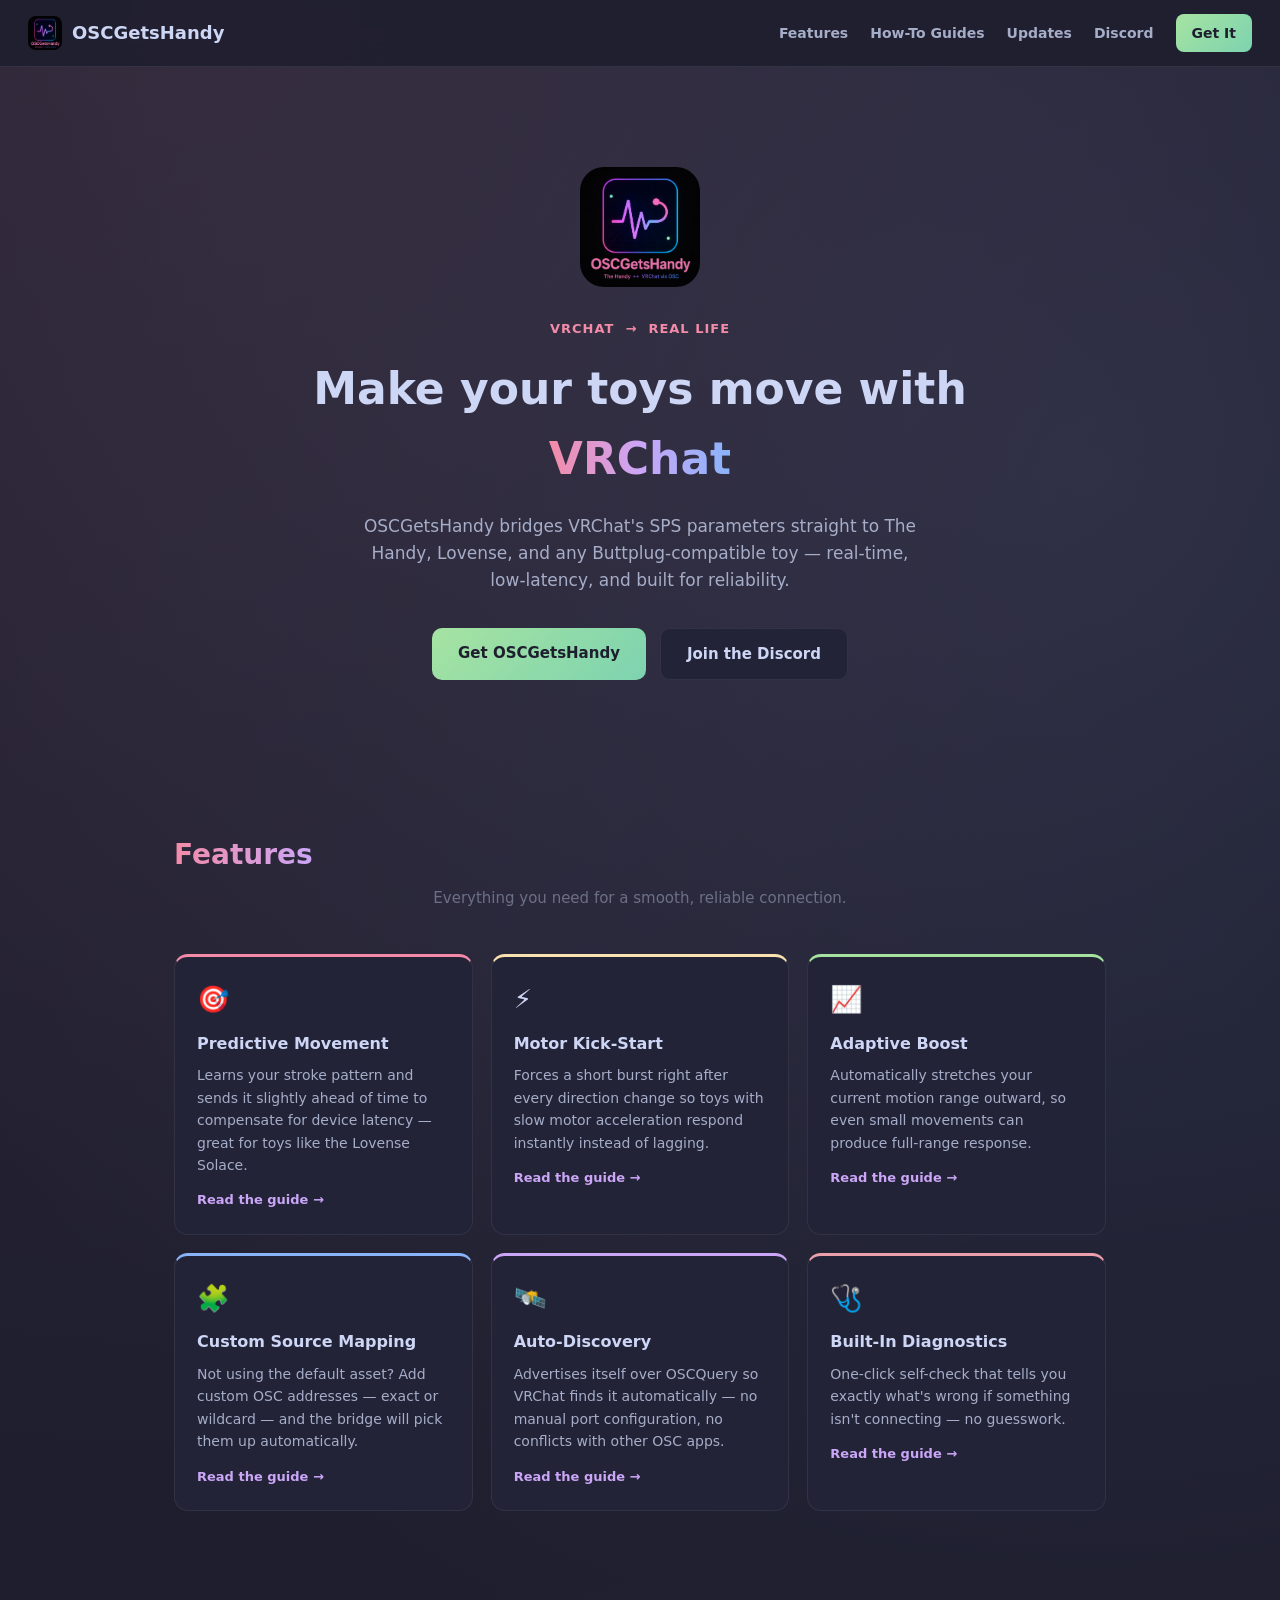
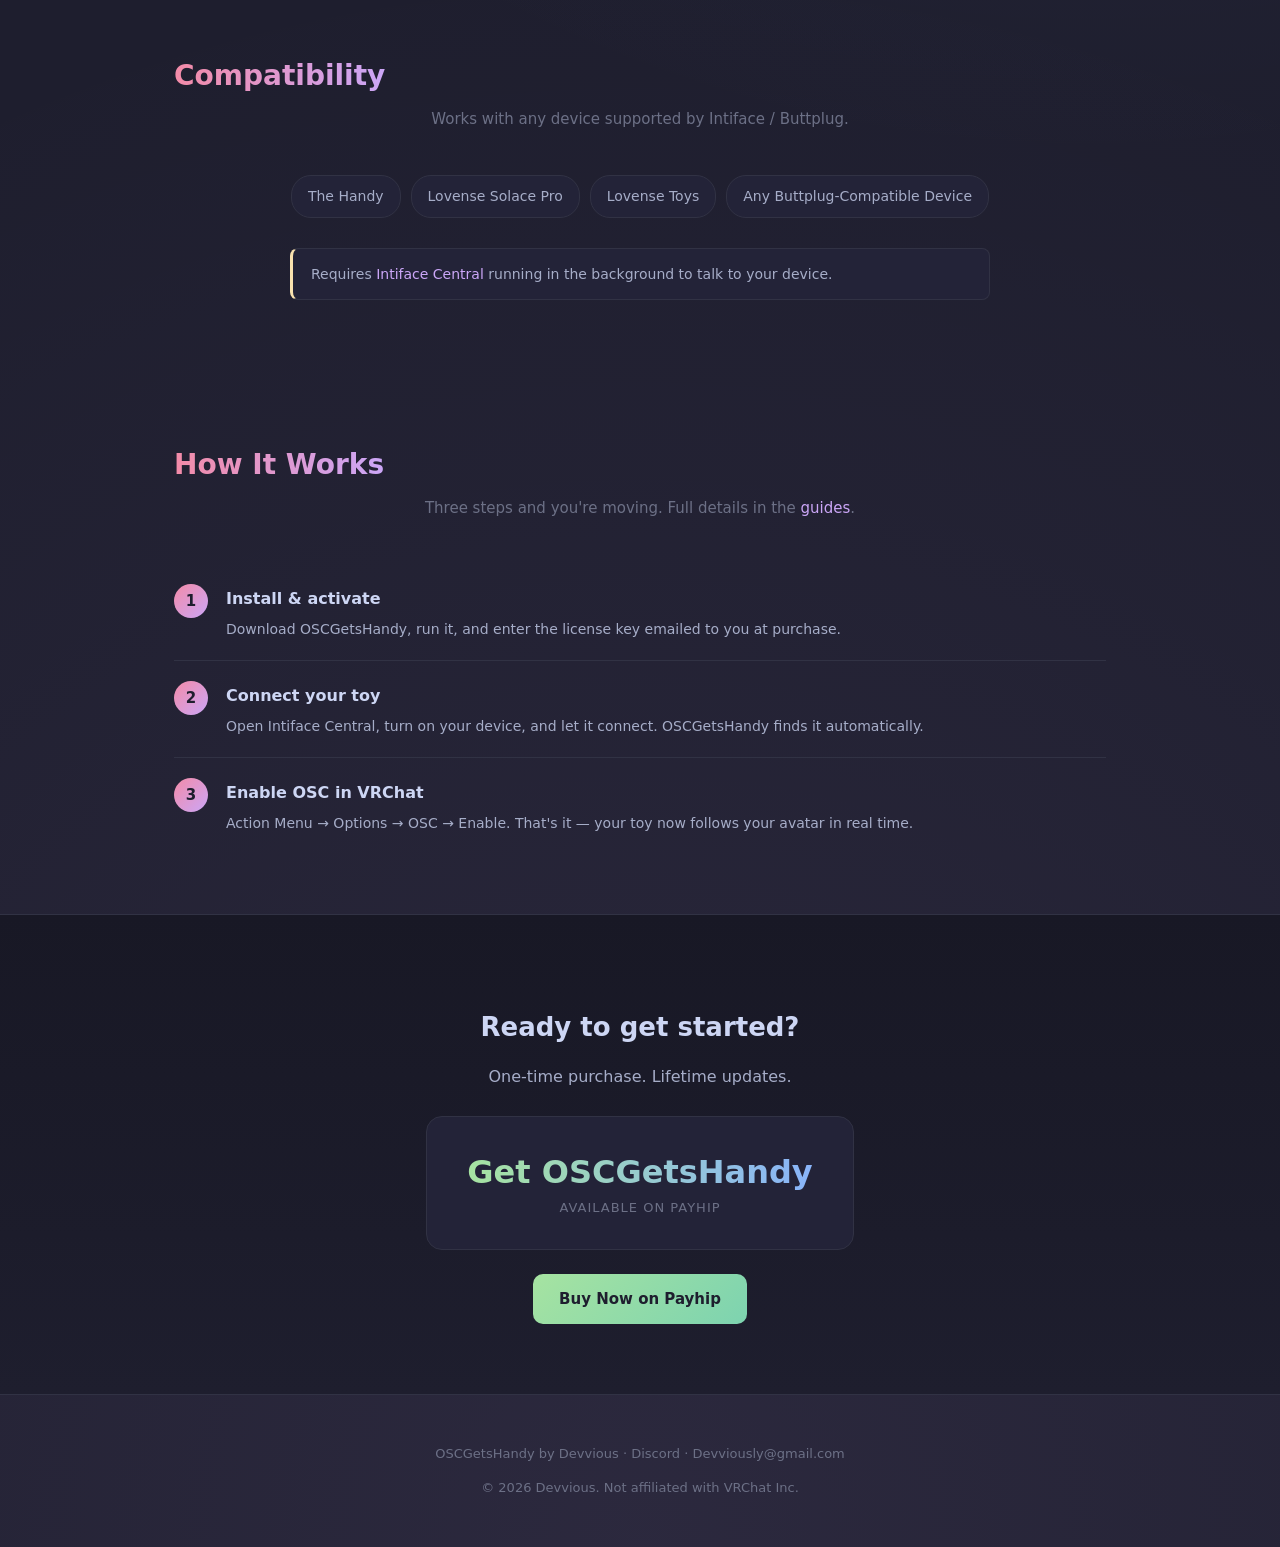
==== index.html @ ec53cee9 "Add files via upload" ====
<!DOCTYPE html>
<html lang="en">
<head>
<meta charset="UTF-8">
<meta name="viewport" content="width=device-width, initial-scale=1.0">
<title>OSCGetsHandy — VRChat OSC to Toy Bridge</title>
<meta name="description" content="Connect VRChat SPS to The Handy, Lovense, and other Buttplug-compatible toys.">
<link rel="icon" href="favicon.ico">
<link rel="stylesheet" href="style.css">
</head>
<body>

<nav>
  <a href="index.html" class="brand">
    <img src="logo.png" alt="OSCGetsHandy logo" class="logo-mark">
    OSCGetsHandy
  </a>
  <div class="navlinks">
    <a href="index.html#features">Features</a>
    <a href="guides.html">How-To Guides</a>
    <a href="updates.html">Updates</a>
    <a href="https://discord.gg/DQhbp8vgg" target="_blank" rel="noopener">Discord</a>
    <a class="cta" href="#buy">Get It</a>
  </div>
</nav>

<header class="hero">
  <img src="logo.png" alt="OSCGetsHandy logo" style="width:120px;height:120px;border-radius:24px;margin-bottom:24px;">
  <div class="kicker">VRChat &nbsp;→&nbsp; Real Life</div>
  <h1>Make your toys move with <span>VRChat</span></h1>
  <p>OSCGetsHandy bridges VRChat's SPS parameters straight to The Handy, Lovense, and any Buttplug-compatible toy — real-time, low-latency, and built for reliability.</p>
  <div class="hero-btns">
    <a class="btn btn-primary" href="#buy">Get OSCGetsHandy</a>
    <a class="btn btn-secondary" href="https://discord.gg/DQhbp8vgg" target="_blank" rel="noopener">Join the Discord</a>
  </div>
</header>

<section class="section" id="features">
  <h2>Features</h2>
  <div class="subtitle">Everything you need for a smooth, reliable connection.</div>
  <div class="grid">
    <div class="card grad-1">
      <span class="icon">🎯</span>
      <h3>Predictive Movement</h3>
      <p>Learns your stroke pattern and sends it slightly ahead of time to compensate for device latency — great for toys like the Lovense Solace.</p>
      <a href="guides.html#predictive-movement">Read the guide →</a>
    </div>
    <div class="card grad-2">
      <span class="icon">⚡</span>
      <h3>Motor Kick-Start</h3>
      <p>Forces a short burst right after every direction change so toys with slow motor acceleration respond instantly instead of lagging.</p>
      <a href="guides.html#motor-kick-start">Read the guide →</a>
    </div>
    <div class="card grad-3">
      <span class="icon">📈</span>
      <h3>Adaptive Boost</h3>
      <p>Automatically stretches your current motion range outward, so even small movements can produce full-range response.</p>
      <a href="guides.html#boost">Read the guide →</a>
    </div>
    <div class="card grad-4">
      <span class="icon">🧩</span>
      <h3>Custom Source Mapping</h3>
      <p>Not using the default asset? Add custom OSC addresses — exact or wildcard — and the bridge will pick them up automatically.</p>
      <a href="guides.html#source-mapping">Read the guide →</a>
    </div>
    <div class="card grad-5">
      <span class="icon">🛰️</span>
      <h3>Auto-Discovery</h3>
      <p>Advertises itself over OSCQuery so VRChat finds it automatically — no manual port configuration, no conflicts with other OSC apps.</p>
      <a href="guides.html#auto-discovery">Read the guide →</a>
    </div>
    <div class="card grad-6">
      <span class="icon">🩺</span>
      <h3>Built-In Diagnostics</h3>
      <p>One-click self-check that tells you exactly what's wrong if something isn't connecting — no guesswork.</p>
      <a href="guides.html#diagnostics">Read the guide →</a>
    </div>
  </div>
</section>

<section class="section" id="compatibility">
  <h2>Compatibility</h2>
  <div class="subtitle">Works with any device supported by Intiface / Buttplug.</div>
  <div class="compat">
    <span class="pill">The Handy</span>
    <span class="pill">Lovense Solace Pro</span>
    <span class="pill">Lovense Toys</span>
    <span class="pill">Any Buttplug-Compatible Device</span>
  </div>
  <div class="note">Requires <a href="https://intiface.com/central/" target="_blank" rel="noopener">Intiface Central</a> running in the background to talk to your device.</div>
</section>

<section class="section" id="how-it-works">
  <h2>How It Works</h2>
  <div class="subtitle">Three steps and you're moving. Full details in the <a href="guides.html">guides</a>.</div>
  <div class="steps">
    <div class="step">
      <div class="num">1</div>
      <div>
        <h4>Install &amp; activate</h4>
        <p>Download OSCGetsHandy, run it, and enter the license key emailed to you at purchase.</p>
      </div>
    </div>
    <div class="step">
      <div class="num">2</div>
      <div>
        <h4>Connect your toy</h4>
        <p>Open Intiface Central, turn on your device, and let it connect. OSCGetsHandy finds it automatically.</p>
      </div>
    </div>
    <div class="step">
      <div class="num">3</div>
      <div>
        <h4>Enable OSC in VRChat</h4>
        <p>Action Menu → Options → OSC → Enable. That's it — your toy now follows your avatar in real time.</p>
      </div>
    </div>
  </div>
</section>

<div class="cta-band" id="buy">
  <h2>Ready to get started?</h2>
  <p>One-time purchase. Lifetime updates.</p>
  <div class="price">
    <div class="amount">Get OSCGetsHandy</div>
    <div class="label">Available on Payhip</div>
  </div>
  <div>
    <a class="btn btn-primary" href="https://payhip.com/b/lFIj0" target="_blank" rel="noopener">Buy Now on Payhip</a>
  </div>
</div>

<footer>
  <p>OSCGetsHandy by Devvious · <a href="https://discord.gg/DQhbp8vgg" target="_blank" rel="noopener">Discord</a> · <a href="mailto:Devviously@gmail.com">Devviously@gmail.com</a></p>
  <p>&copy; 2026 Devvious. Not affiliated with VRChat Inc.</p>
</footer>

</body>
</html>
---- style.css ----
:root{
  --bg:#1e1e2e;
  --bg2:#181825;
  --card:#232338;
  --border:#313244;
  --fg:#cdd6f4;
  --dim:#a6adc8;
  --dim2:#6c7086;
  --accent:#cba6f7;
  --pink:#f38ba8;
  --green:#a6e3a1;
  --blue:#89b4fa;
  --yellow:#f9e2af;
}
*{box-sizing:border-box;}
html{scroll-behavior:smooth;}
body{
  margin:0;
  background:
    radial-gradient(circle at 15% 0%, rgba(243,139,168,0.10), transparent 45%),
    radial-gradient(circle at 85% 15%, rgba(137,180,250,0.10), transparent 45%),
    radial-gradient(circle at 50% 100%, rgba(203,166,247,0.08), transparent 50%),
    var(--bg);
  color:var(--fg);
  font-family:"Segoe UI",system-ui,-apple-system,sans-serif;
  line-height:1.6;
  min-height:100vh;
}
a{color:var(--accent);text-decoration:none;}
a:hover{text-decoration:underline;}

nav{
  position:sticky;top:0;z-index:50;
  display:flex;align-items:center;justify-content:space-between;
  padding:14px 28px;
  background:rgba(30,30,46,0.85);
  backdrop-filter:blur(10px);
  border-bottom:1px solid var(--border);
}
.brand{display:flex;align-items:center;gap:10px;font-weight:700;font-size:18px;color:var(--fg);}
.brand:hover{text-decoration:none;}
.logo-mark{display:block;height:34px;width:34px;border-radius:8px;object-fit:cover;}
.navlinks{display:flex;gap:22px;align-items:center;}
.navlinks a{color:var(--dim);font-size:14px;font-weight:600;}
.navlinks a:hover{color:var(--fg);}
.navlinks .cta{
  background:linear-gradient(135deg,var(--green),#7dd3b0);
  color:var(--bg);
  padding:8px 16px;border-radius:8px;font-weight:700;
}
.navlinks .cta:hover{filter:brightness(1.08);text-decoration:none;}

header.hero{
  text-align:center;
  padding:100px 20px 70px;
  max-width:760px;margin:0 auto;
}
.hero .kicker{
  color:var(--pink);font-weight:700;letter-spacing:1px;
  font-size:13px;text-transform:uppercase;margin-bottom:14px;
}
.hero h1{
  font-size:44px;font-weight:800;margin:0 0 18px;
  color:var(--fg);
}
.hero h1 span{
  background:linear-gradient(90deg,var(--pink),var(--accent),var(--blue));
  -webkit-background-clip:text;
  background-clip:text;
  color:transparent;
}
.hero p{
  color:var(--dim);font-size:17px;max-width:560px;margin:0 auto 34px;
}
.hero-btns{display:flex;gap:14px;justify-content:center;flex-wrap:wrap;}
.btn{
  display:inline-block;padding:13px 26px;border-radius:10px;
  font-weight:700;font-size:15px;cursor:pointer;border:none;
}
.btn-primary{background:linear-gradient(135deg,var(--green),#7dd3b0);color:var(--bg);}
.btn-primary:hover{filter:brightness(1.08);text-decoration:none;}
.btn-secondary{background:var(--card);color:var(--fg);border:1px solid var(--border);}
.btn-secondary:hover{background:var(--border);text-decoration:none;}

.section{max-width:980px;margin:0 auto;padding:60px 24px;}
.section h2{
  font-size:28px;font-weight:800;margin-bottom:8px;color:var(--fg);
  text-align:center;
  background:linear-gradient(90deg,var(--pink),var(--accent));
  -webkit-background-clip:text;background-clip:text;color:transparent;
  display:inline-block;
}
.section-head{text-align:center;}
.section .subtitle{
  color:var(--dim2);text-align:center;margin-bottom:44px;font-size:15px;
}

.grid{display:grid;grid-template-columns:repeat(auto-fit,minmax(250px,1fr));gap:18px;}
.card{
  background:var(--card);border:1px solid var(--border);
  border-radius:14px;padding:22px;
  border-top:3px solid transparent;
  transition:transform .15s ease;
}
.card:hover{transform:translateY(-3px);}
.card .icon{font-size:26px;margin-bottom:10px;display:block;}
.card h3{margin:0 0 8px;font-size:16px;color:var(--fg);}
.card p{margin:0 0 10px;color:var(--dim);font-size:14px;}
.card a{font-size:13px;font-weight:700;}

.grad-1{border-top-color:var(--pink);}
.grad-2{border-top-color:var(--yellow);}
.grad-3{border-top-color:var(--green);}
.grad-4{border-top-color:var(--blue);}
.grad-5{border-top-color:var(--accent);}
.grad-6{border-top-color:#eba0ac;}

.steps{counter-reset:step;display:flex;flex-direction:column;gap:0;}
.step{
  display:flex;gap:18px;padding:20px 0;
  border-bottom:1px solid var(--border);
}
.step:last-child{border-bottom:none;}
.step .num{
  flex:none;width:34px;height:34px;border-radius:50%;
  background:linear-gradient(135deg,var(--pink),var(--accent));
  color:var(--bg);font-weight:800;
  display:flex;align-items:center;justify-content:center;font-size:15px;
}
.step h4{margin:2px 0 6px;color:var(--fg);font-size:16px;}
.step p{margin:0;color:var(--dim);font-size:14px;}

.compat{
  display:flex;flex-wrap:wrap;gap:10px;justify-content:center;
}
.pill{
  background:var(--card);border:1px solid var(--border);
  padding:9px 16px;border-radius:20px;font-size:14px;color:var(--dim);
}

.cta-band{
  text-align:center;padding:70px 24px;
  background:linear-gradient(180deg,var(--bg2),var(--bg));
  border-top:1px solid var(--border);
  border-bottom:1px solid var(--border);
}
.cta-band h2{font-size:26px;margin-bottom:10px;color:var(--fg);}
.cta-band p{color:var(--dim);margin-bottom:26px;}

.price{
  display:inline-block;background:var(--card);border:1px solid var(--border);
  border-radius:16px;padding:30px 40px;margin-bottom:24px;
}
.price .amount{
  font-size:32px;font-weight:800;
  background:linear-gradient(90deg,var(--green),var(--blue));
  -webkit-background-clip:text;background-clip:text;color:transparent;
}
.price .label{color:var(--dim2);font-size:13px;text-transform:uppercase;letter-spacing:1px;}

footer{
  text-align:center;padding:36px 20px;color:var(--dim2);font-size:13px;
}
footer a{color:var(--dim2);}
footer a:hover{color:var(--fg);}

.note{
  background:var(--card);border:1px solid var(--border);
  border-left:3px solid var(--yellow);
  padding:14px 18px;border-radius:8px;color:var(--dim);font-size:14px;
  max-width:700px;margin:30px auto 0;
}

/* ---- Guides page ---- */
.guide-toc{
  background:var(--card);border:1px solid var(--border);
  border-radius:14px;padding:20px 24px;margin-bottom:40px;
}
.guide-toc h4{margin:0 0 10px;color:var(--fg);}
.guide-toc ol{margin:0;padding-left:20px;color:var(--dim);}
.guide-toc li{margin-bottom:6px;}
.guide-toc a{font-weight:600;}

.guide{
  background:var(--card);border:1px solid var(--border);
  border-left:4px solid var(--accent);
  border-radius:14px;padding:26px 28px;margin-bottom:24px;
  scroll-margin-top:90px;
}
.guide h3{margin:0 0 4px;font-size:20px;color:var(--fg);}
.guide .priority{
  display:inline-block;font-size:11px;font-weight:700;letter-spacing:.5px;
  text-transform:uppercase;color:var(--bg);
  background:var(--accent);padding:3px 9px;border-radius:20px;margin-bottom:14px;
}
.guide ol, .guide ul{color:var(--dim);padding-left:22px;}
.guide li{margin-bottom:6px;}
.guide p{color:var(--dim);}
.guide .tip{
  background:rgba(249,226,175,0.08);border-left:3px solid var(--yellow);
  padding:10px 14px;border-radius:8px;font-size:14px;color:var(--dim);margin-top:14px;
}

/* ---- Updates page ---- */
.update-post{
  background:var(--card);border:1px solid var(--border);
  border-radius:14px;padding:22px 26px;margin-bottom:20px;
}
.update-post .date{
  color:var(--dim2);font-size:13px;font-weight:700;text-transform:uppercase;
  letter-spacing:.5px;margin-bottom:8px;
}
.update-post .version{
  display:inline-block;background:linear-gradient(135deg,var(--blue),var(--accent));
  color:var(--bg);font-weight:800;font-size:13px;padding:2px 10px;border-radius:20px;
  margin-bottom:10px;
}
.update-post ul{color:var(--dim);padding-left:20px;margin:8px 0 0;}
.update-post li{margin-bottom:4px;}
.update-post p{color:var(--dim);margin:8px 0 0;}

.planned-grid{display:grid;grid-template-columns:repeat(auto-fit,minmax(230px,1fr));gap:16px;}
.planned-card{
  background:var(--card);border:1px dashed var(--border);
  border-radius:12px;padding:18px;color:var(--dim);font-size:14px;
}
.planned-card h4{margin:0 0 6px;color:var(--fg);font-size:15px;}
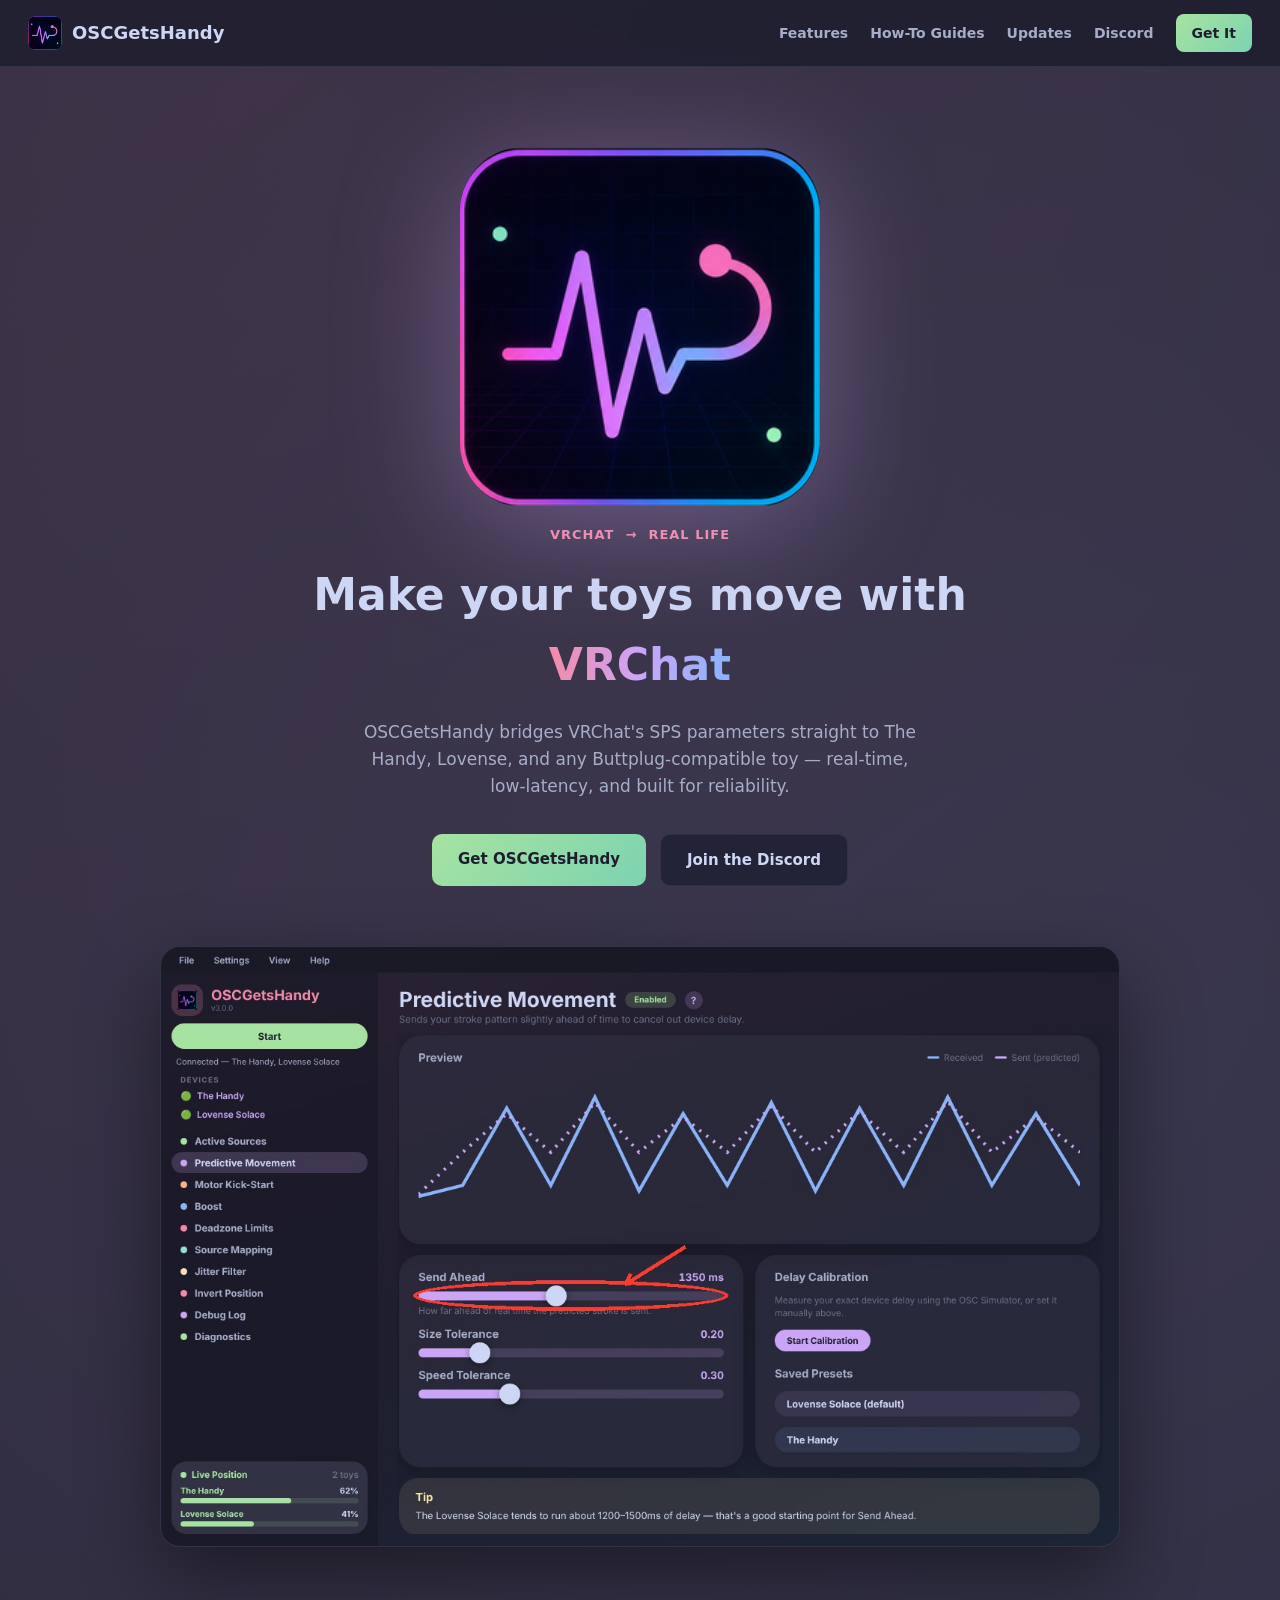
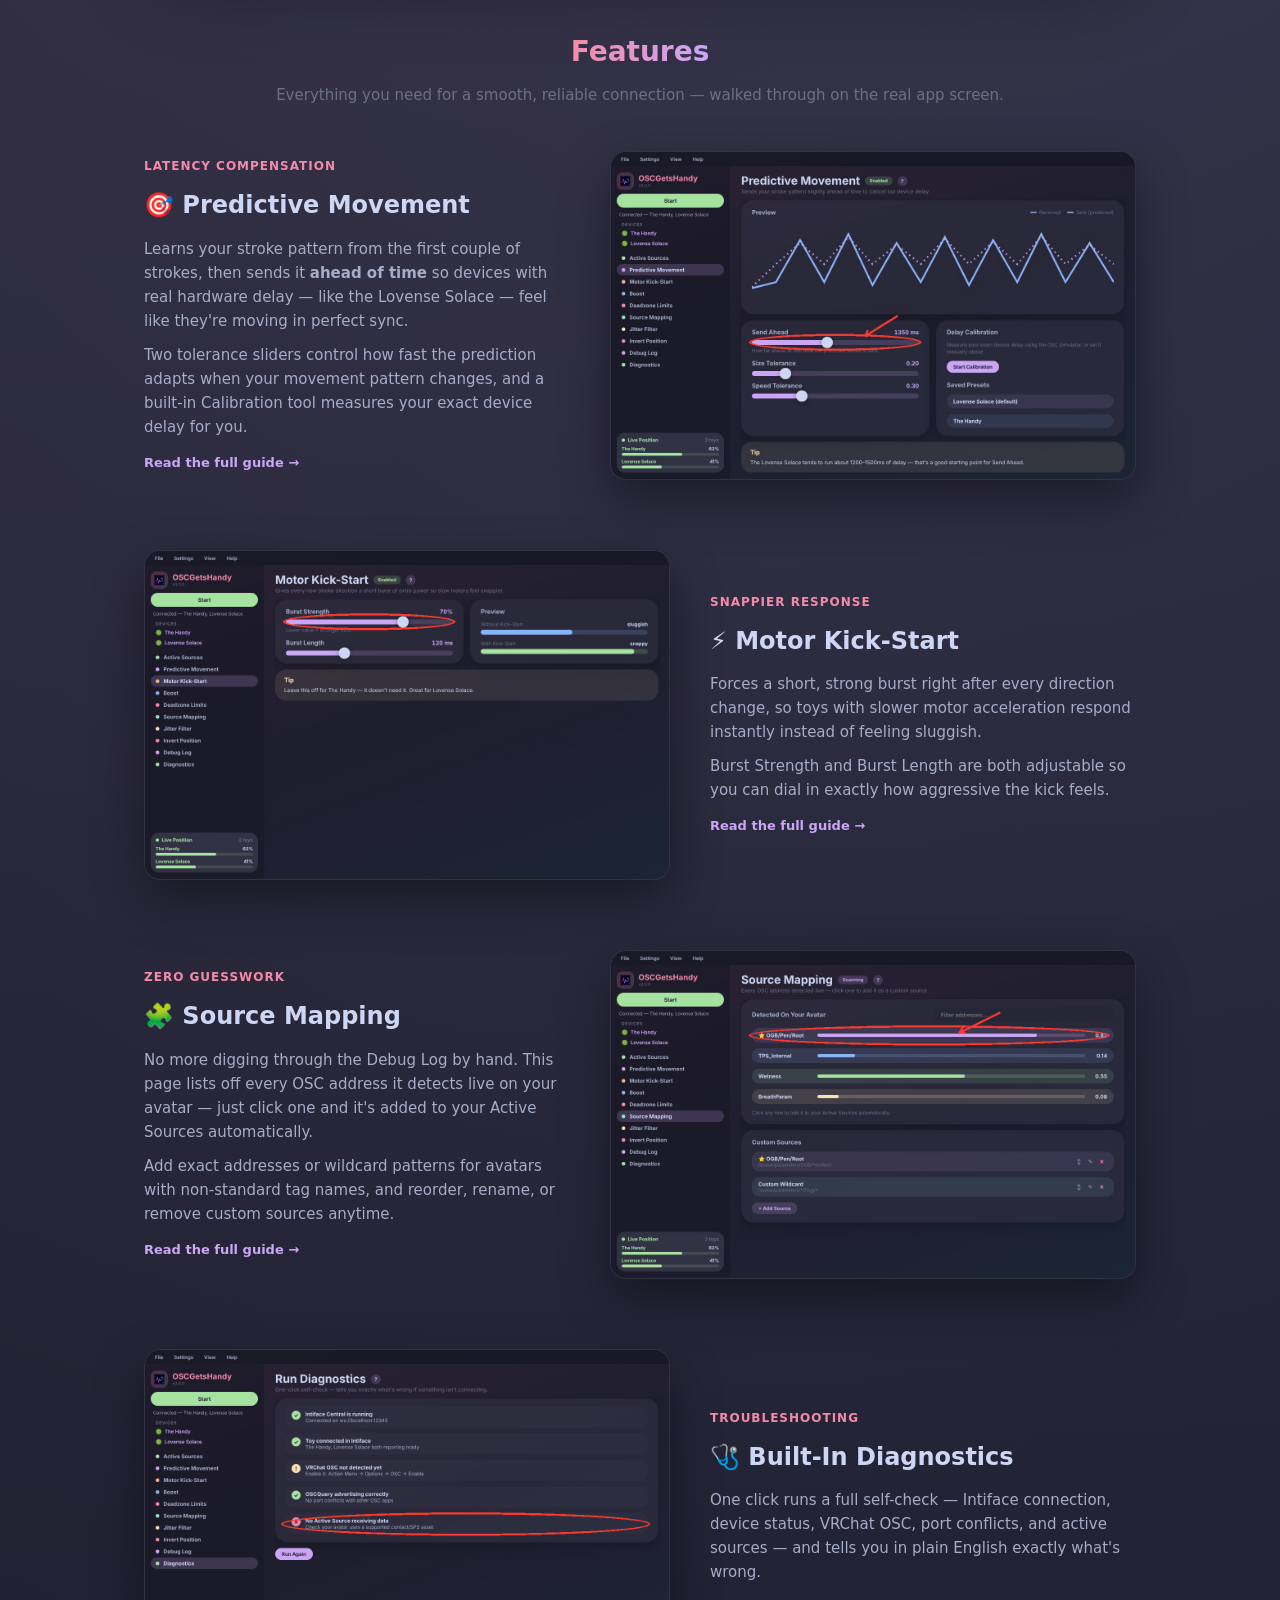
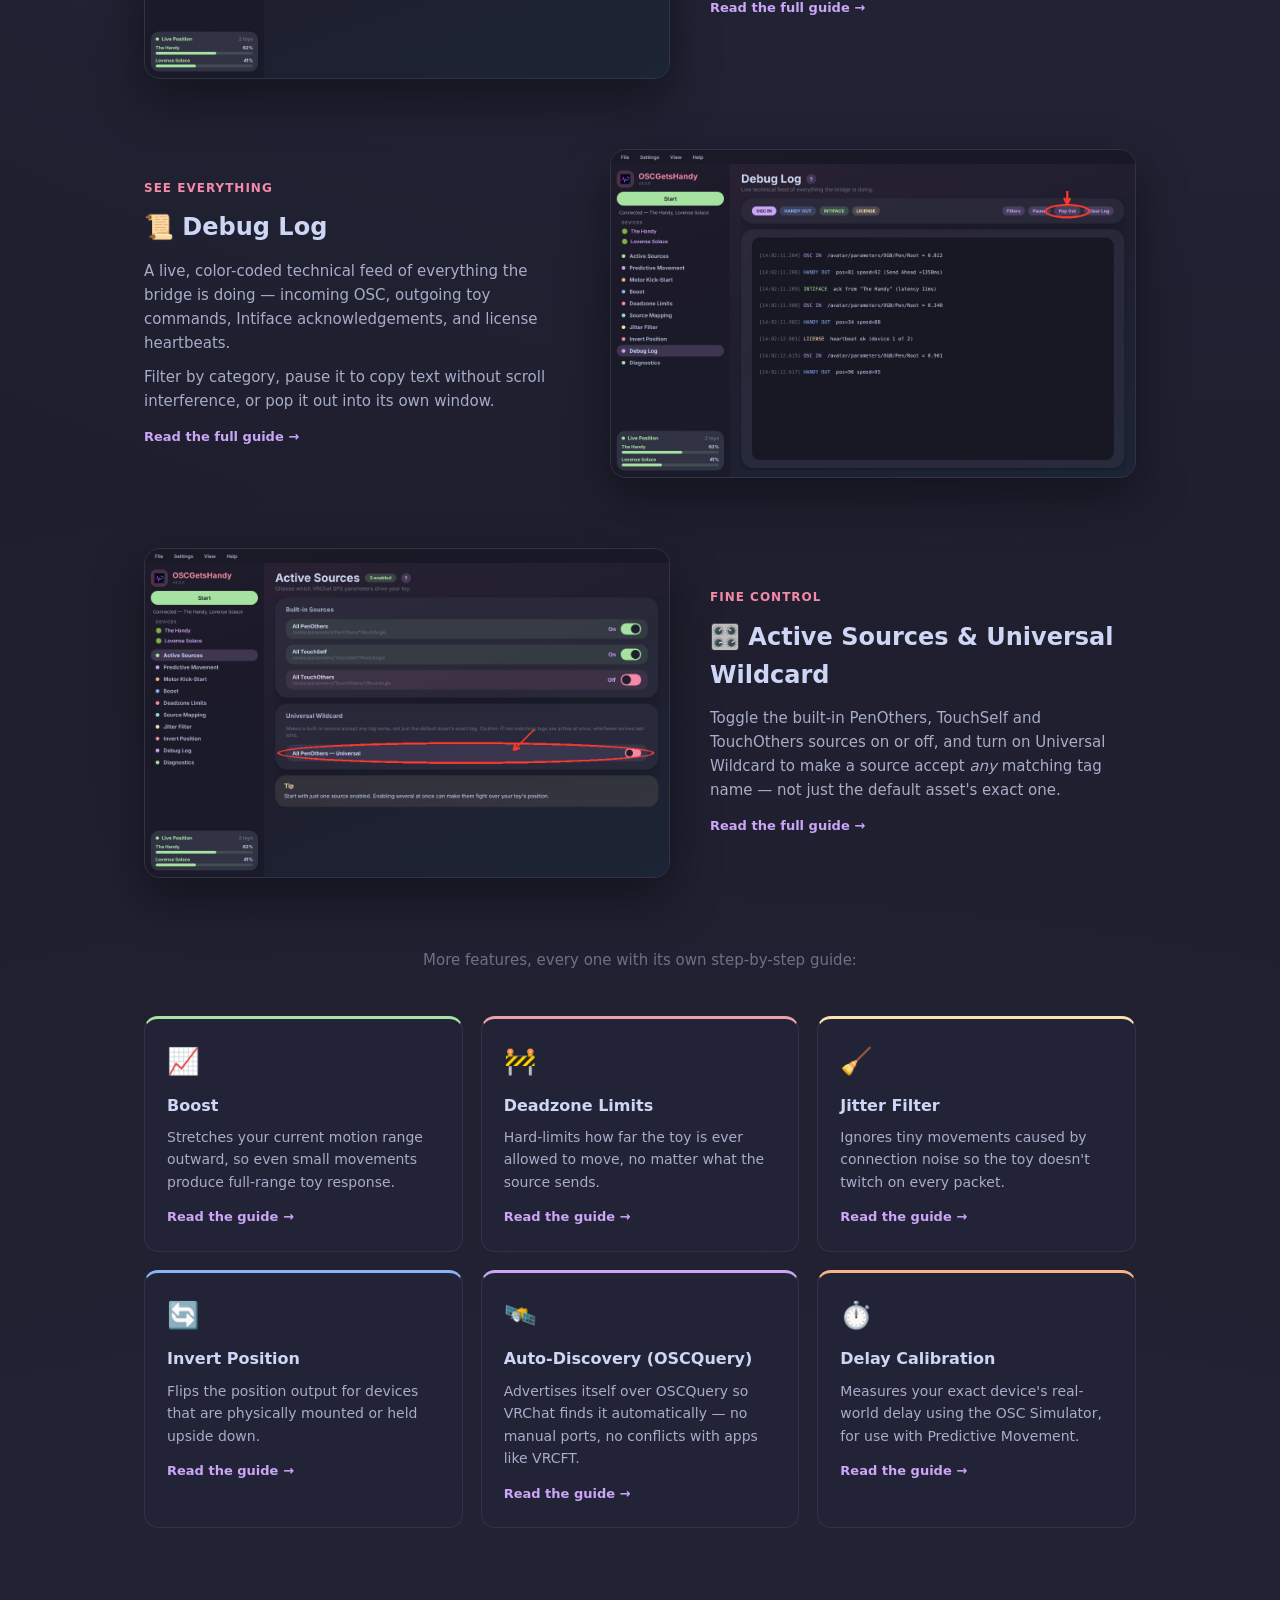
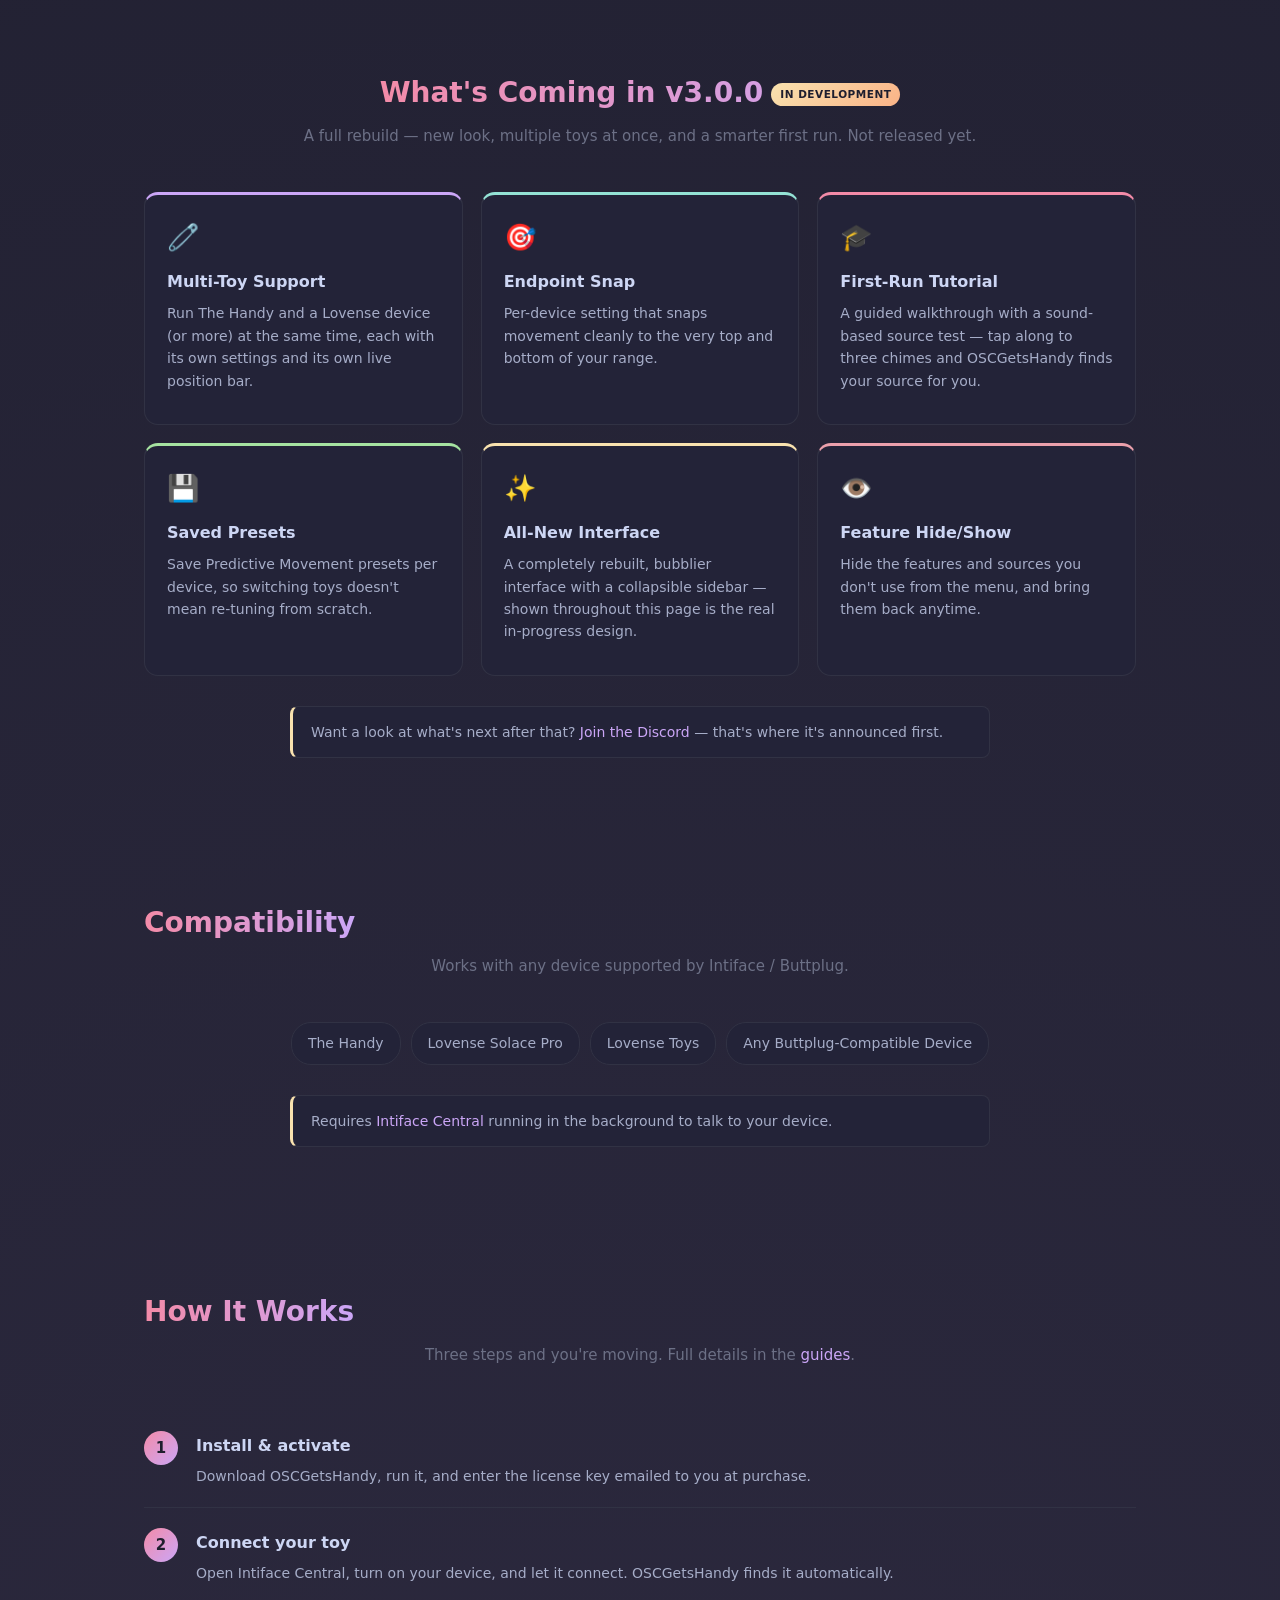
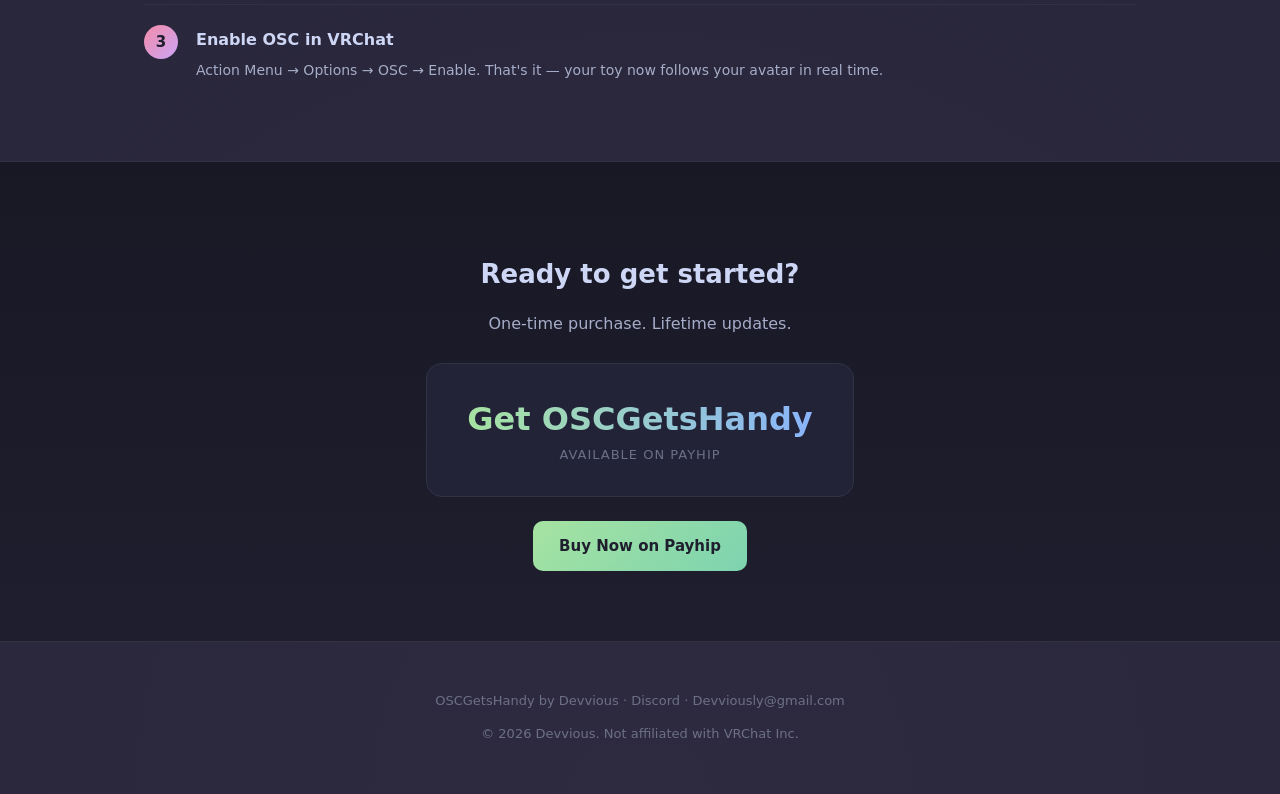
==== commit a17d1147: "Redesign site: bigger hero logo, real app screenshots with callouts, full feature set, v3.0.0 coming" ====
--- a/index.html
+++ b/index.html
@@ -12,7 +12,7 @@
 
 <nav>
   <a href="index.html" class="brand">
-    <img src="logo.png" alt="OSCGetsHandy logo" class="logo-mark">
+    <img src="logomark.png" alt="OSCGetsHandy logo" class="logo-mark">
     OSCGetsHandy
   </a>
   <div class="navlinks">
@@ -25,7 +25,7 @@
 </nav>
 
 <header class="hero">
-  <img src="logo.png" alt="OSCGetsHandy logo" style="width:120px;height:120px;border-radius:24px;margin-bottom:24px;">
+  <img src="logomark.png" alt="OSCGetsHandy logo" class="hero-logo">
   <div class="kicker">VRChat &nbsp;→&nbsp; Real Life</div>
   <h1>Make your toys move with <span>VRChat</span></h1>
   <p>OSCGetsHandy bridges VRChat's SPS parameters straight to The Handy, Lovense, and any Buttplug-compatible toy — real-time, low-latency, and built for reliability.</p>
@@ -35,47 +35,155 @@
   </div>
 </header>
 
+<div class="hero-shot">
+  <img src="shot_predictive_movement.jpg" alt="OSCGetsHandy app showing the Predictive Movement feature with live preview graph">
+</div>
+
 <section class="section" id="features">
-  <h2>Features</h2>
-  <div class="subtitle">Everything you need for a smooth, reliable connection.</div>
+  <div class="section-head"><h2>Features</h2></div>
+  <div class="subtitle">Everything you need for a smooth, reliable connection — walked through on the real app screen.</div>
+
+  <div class="feature-row">
+    <div class="ftext">
+      <div class="eyebrow">Latency Compensation</div>
+      <h3>🎯 Predictive Movement</h3>
+      <p>Learns your stroke pattern from the first couple of strokes, then sends it <strong>ahead of time</strong> so devices with real hardware delay — like the Lovense Solace — feel like they're moving in perfect sync.</p>
+      <p>Two tolerance sliders control how fast the prediction adapts when your movement pattern changes, and a built-in Calibration tool measures your exact device delay for you.</p>
+      <a class="readmore" href="guides.html#predictive-movement">Read the full guide →</a>
+    </div>
+    <div class="fshot"><img src="shot_predictive_movement.jpg" alt="Predictive Movement page with Send Ahead, Size Tolerance and Speed Tolerance sliders circled"></div>
+  </div>
+
+  <div class="feature-row reverse">
+    <div class="ftext">
+      <div class="eyebrow">Snappier Response</div>
+      <h3>⚡ Motor Kick-Start</h3>
+      <p>Forces a short, strong burst right after every direction change, so toys with slower motor acceleration respond instantly instead of feeling sluggish.</p>
+      <p>Burst Strength and Burst Length are both adjustable so you can dial in exactly how aggressive the kick feels.</p>
+      <a class="readmore" href="guides.html#motor-kick-start">Read the full guide →</a>
+    </div>
+    <div class="fshot"><img src="shot_motor_kickstart.jpg" alt="Motor Kick-Start page with Burst Strength slider circled and a before/after preview"></div>
+  </div>
+
+  <div class="feature-row">
+    <div class="ftext">
+      <div class="eyebrow">Zero Guesswork</div>
+      <h3>🧩 Source Mapping</h3>
+      <p>No more digging through the Debug Log by hand. This page lists off every OSC address it detects live on your avatar — just click one and it's added to your Active Sources automatically.</p>
+      <p>Add exact addresses or wildcard patterns for avatars with non-standard tag names, and reorder, rename, or remove custom sources anytime.</p>
+      <a class="readmore" href="guides.html#source-mapping">Read the full guide →</a>
+    </div>
+    <div class="fshot"><img src="shot_source_mapping.jpg" alt="Source Mapping page listing detected OSC addresses, with the top result circled"></div>
+  </div>
+
+  <div class="feature-row reverse">
+    <div class="ftext">
+      <div class="eyebrow">Troubleshooting</div>
+      <h3>🩺 Built-In Diagnostics</h3>
+      <p>One click runs a full self-check — Intiface connection, device status, VRChat OSC, port conflicts, and active sources — and tells you in plain English exactly what's wrong.</p>
+      <a class="readmore" href="guides.html#diagnostics">Read the full guide →</a>
+    </div>
+    <div class="fshot"><img src="shot_diagnostics.jpg" alt="Diagnostics page with a failing check circled in red"></div>
+  </div>
+
+  <div class="feature-row">
+    <div class="ftext">
+      <div class="eyebrow">See Everything</div>
+      <h3>📜 Debug Log</h3>
+      <p>A live, color-coded technical feed of everything the bridge is doing — incoming OSC, outgoing toy commands, Intiface acknowledgements, and license heartbeats.</p>
+      <p>Filter by category, pause it to copy text without scroll interference, or pop it out into its own window.</p>
+      <a class="readmore" href="guides.html#debug-log">Read the full guide →</a>
+    </div>
+    <div class="fshot"><img src="shot_debug_log.jpg" alt="Debug Log page with category filter pills and the Pop Out button circled"></div>
+  </div>
+
+  <div class="feature-row reverse">
+    <div class="ftext">
+      <div class="eyebrow">Fine Control</div>
+      <h3>🎛️ Active Sources &amp; Universal Wildcard</h3>
+      <p>Toggle the built-in PenOthers, TouchSelf and TouchOthers sources on or off, and turn on Universal Wildcard to make a source accept <em>any</em> matching tag name — not just the default asset's exact one.</p>
+      <a class="readmore" href="guides.html#active-sources">Read the full guide →</a>
+    </div>
+    <div class="fshot"><img src="shot_active_sources.jpg" alt="Active Sources page with the Universal Wildcard toggle circled"></div>
+  </div>
+
+  <div class="subtitle" style="margin-top:10px;">More features, every one with its own step-by-step guide:</div>
   <div class="grid">
-    <div class="card grad-1">
-      <span class="icon">🎯</span>
-      <h3>Predictive Movement</h3>
-      <p>Learns your stroke pattern and sends it slightly ahead of time to compensate for device latency — great for toys like the Lovense Solace.</p>
-      <a href="guides.html#predictive-movement">Read the guide →</a>
-    </div>
-    <div class="card grad-2">
-      <span class="icon">⚡</span>
-      <h3>Motor Kick-Start</h3>
-      <p>Forces a short burst right after every direction change so toys with slow motor acceleration respond instantly instead of lagging.</p>
-      <a href="guides.html#motor-kick-start">Read the guide →</a>
-    </div>
     <div class="card grad-3">
       <span class="icon">📈</span>
-      <h3>Adaptive Boost</h3>
-      <p>Automatically stretches your current motion range outward, so even small movements can produce full-range response.</p>
+      <h3>Boost</h3>
+      <p>Stretches your current motion range outward, so even small movements produce full-range toy response.</p>
       <a href="guides.html#boost">Read the guide →</a>
     </div>
+    <div class="card grad-6">
+      <span class="icon">🚧</span>
+      <h3>Deadzone Limits</h3>
+      <p>Hard-limits how far the toy is ever allowed to move, no matter what the source sends.</p>
+      <a href="guides.html#deadzone">Read the guide →</a>
+    </div>
+    <div class="card grad-2">
+      <span class="icon">🧹</span>
+      <h3>Jitter Filter</h3>
+      <p>Ignores tiny movements caused by connection noise so the toy doesn't twitch on every packet.</p>
+      <a href="guides.html#jitter">Read the guide →</a>
+    </div>
     <div class="card grad-4">
-      <span class="icon">🧩</span>
-      <h3>Custom Source Mapping</h3>
-      <p>Not using the default asset? Add custom OSC addresses — exact or wildcard — and the bridge will pick them up automatically.</p>
-      <a href="guides.html#source-mapping">Read the guide →</a>
+      <span class="icon">🔄</span>
+      <h3>Invert Position</h3>
+      <p>Flips the position output for devices that are physically mounted or held upside down.</p>
+      <a href="guides.html#invert">Read the guide →</a>
     </div>
     <div class="card grad-5">
       <span class="icon">🛰️</span>
-      <h3>Auto-Discovery</h3>
-      <p>Advertises itself over OSCQuery so VRChat finds it automatically — no manual port configuration, no conflicts with other OSC apps.</p>
-      <a href="guides.html#auto-discovery">Read the guide →</a>
+      <h3>Auto-Discovery (OSCQuery)</h3>
+      <p>Advertises itself over OSCQuery so VRChat finds it automatically — no manual ports, no conflicts with apps like VRCFT.</p>
+      <a href="guides.html#getting-started">Read the guide →</a>
+    </div>
+    <div class="card grad-7">
+      <span class="icon">⏱️</span>
+      <h3>Delay Calibration</h3>
+      <p>Measures your exact device's real-world delay using the OSC Simulator, for use with Predictive Movement.</p>
+      <a href="guides.html#calibration">Read the guide →</a>
+    </div>
+  </div>
+</section>
+
+<section class="section" id="multitoy">
+  <div class="section-head"><h2>What's Coming in v3.0.0<span class="soon">In Development</span></h2></div>
+  <div class="subtitle">A full rebuild — new look, multiple toys at once, and a smarter first run. Not released yet.</div>
+  <div class="grid">
+    <div class="card grad-5">
+      <span class="icon">🧷</span>
+      <h3>Multi-Toy Support</h3>
+      <p>Run The Handy and a Lovense device (or more) at the same time, each with its own settings and its own live position bar.</p>
+    </div>
+    <div class="card grad-8">
+      <span class="icon">🎯</span>
+      <h3>Endpoint Snap</h3>
+      <p>Per-device setting that snaps movement cleanly to the very top and bottom of your range.</p>
+    </div>
+    <div class="card grad-1">
+      <span class="icon">🎓</span>
+      <h3>First-Run Tutorial</h3>
+      <p>A guided walkthrough with a sound-based source test — tap along to three chimes and OSCGetsHandy finds your source for you.</p>
+    </div>
+    <div class="card grad-3">
+      <span class="icon">💾</span>
+      <h3>Saved Presets</h3>
+      <p>Save Predictive Movement presets per device, so switching toys doesn't mean re-tuning from scratch.</p>
+    </div>
+    <div class="card grad-2">
+      <span class="icon">✨</span>
+      <h3>All-New Interface</h3>
+      <p>A completely rebuilt, bubblier interface with a collapsible sidebar — shown throughout this page is the real in-progress design.</p>
     </div>
     <div class="card grad-6">
-      <span class="icon">🩺</span>
-      <h3>Built-In Diagnostics</h3>
-      <p>One-click self-check that tells you exactly what's wrong if something isn't connecting — no guesswork.</p>
-      <a href="guides.html#diagnostics">Read the guide →</a>
-    </div>
-  </div>
+      <span class="icon">👁️</span>
+      <h3>Feature Hide/Show</h3>
+      <p>Hide the features and sources you don't use from the menu, and bring them back anytime.</p>
+    </div>
+  </div>
+  <div class="note">Want a look at what's next after that? <a href="https://discord.gg/DQhbp8vgg" target="_blank" rel="noopener">Join the Discord</a> — that's where it's announced first.</div>
 </section>
 
 <section class="section" id="compatibility">
--- a/style.css
+++ b/style.css
@@ -11,15 +11,16 @@
   --green:#a6e3a1;
   --blue:#89b4fa;
   --yellow:#f9e2af;
+  --orange:#fab387;
 }
 *{box-sizing:border-box;}
 html{scroll-behavior:smooth;}
 body{
   margin:0;
   background:
-    radial-gradient(circle at 15% 0%, rgba(243,139,168,0.10), transparent 45%),
-    radial-gradient(circle at 85% 15%, rgba(137,180,250,0.10), transparent 45%),
-    radial-gradient(circle at 50% 100%, rgba(203,166,247,0.08), transparent 50%),
+    radial-gradient(circle at 15% 0%, rgba(243,139,168,0.12), transparent 45%),
+    radial-gradient(circle at 85% 15%, rgba(137,180,250,0.12), transparent 45%),
+    radial-gradient(circle at 50% 100%, rgba(203,166,247,0.09), transparent 50%),
     var(--bg);
   color:var(--fg);
   font-family:"Segoe UI",system-ui,-apple-system,sans-serif;
@@ -52,8 +53,13 @@
 
 header.hero{
   text-align:center;
-  padding:100px 20px 70px;
-  max-width:760px;margin:0 auto;
+  padding:80px 20px 50px;
+  max-width:820px;margin:0 auto;
+}
+.hero-logo{
+  width:360px;max-width:70vw;height:360px;max-height:70vw;
+  border-radius:64px;margin-bottom:10px;
+  filter:drop-shadow(0 20px 60px rgba(203,166,247,0.35));
 }
 .hero .kicker{
   color:var(--pink);font-weight:700;letter-spacing:1px;
@@ -82,7 +88,15 @@
 .btn-secondary{background:var(--card);color:var(--fg);border:1px solid var(--border);}
 .btn-secondary:hover{background:var(--border);text-decoration:none;}
 
-.section{max-width:980px;margin:0 auto;padding:60px 24px;}
+/* hero screenshot */
+.hero-shot{max-width:1000px;margin:10px auto 0;padding:0 20px;}
+.hero-shot img{
+  width:100%;border-radius:20px;border:1px solid var(--border);
+  box-shadow:0 30px 80px rgba(0,0,0,0.45);
+  display:block;
+}
+
+.section{max-width:1040px;margin:0 auto;padding:60px 24px;}
 .section h2{
   font-size:28px;font-weight:800;margin-bottom:8px;color:var(--fg);
   text-align:center;
@@ -114,6 +128,30 @@
 .grad-4{border-top-color:var(--blue);}
 .grad-5{border-top-color:var(--accent);}
 .grad-6{border-top-color:#eba0ac;}
+.grad-7{border-top-color:var(--orange);}
+.grad-8{border-top-color:#94e2d5;}
+
+/* feature-with-screenshot rows */
+.feature-row{
+  display:flex;gap:40px;align-items:center;margin-bottom:70px;
+}
+.feature-row.reverse{flex-direction:row-reverse;}
+.feature-row .ftext{flex:1 1 320px;min-width:260px;}
+.feature-row .fshot{flex:1 1 420px;min-width:280px;}
+.feature-row .fshot img{
+  width:100%;border-radius:16px;border:1px solid var(--border);
+  box-shadow:0 20px 50px rgba(0,0,0,0.4);display:block;
+}
+.feature-row .eyebrow{
+  color:var(--pink);font-weight:700;font-size:12px;text-transform:uppercase;
+  letter-spacing:1px;margin-bottom:10px;
+}
+.feature-row h3{font-size:24px;margin:0 0 12px;color:var(--fg);}
+.feature-row p{color:var(--dim);font-size:15px;margin:0 0 10px;}
+.feature-row a.readmore{font-size:13px;font-weight:700;}
+@media(max-width:760px){
+  .feature-row, .feature-row.reverse{flex-direction:column;}
+}
 
 .steps{counter-reset:step;display:flex;flex-direction:column;gap:0;}
 .step{
@@ -171,6 +209,15 @@
   max-width:700px;margin:30px auto 0;
 }
 
+/* "coming soon" badge */
+.soon{
+  display:inline-block;font-size:10.5px;font-weight:800;letter-spacing:.5px;
+  text-transform:uppercase;color:var(--bg);
+  background:linear-gradient(135deg,var(--yellow),var(--orange));
+  padding:3px 9px;border-radius:20px;margin-left:8px;vertical-align:middle;
+}
+.v307{color:var(--dim2);font-size:11px;font-weight:700;text-transform:uppercase;letter-spacing:.5px;margin-left:6px;}
+
 /* ---- Guides page ---- */
 .guide-toc{
   background:var(--card);border:1px solid var(--border);
@@ -200,6 +247,11 @@
   background:rgba(249,226,175,0.08);border-left:3px solid var(--yellow);
   padding:10px 14px;border-radius:8px;font-size:14px;color:var(--dim);margin-top:14px;
 }
+.guide .gshot{margin:16px 0;}
+.guide .gshot img{
+  width:100%;max-width:720px;border-radius:12px;border:1px solid var(--border);
+  box-shadow:0 14px 40px rgba(0,0,0,0.35);display:block;
+}
 
 /* ---- Updates page ---- */
 .update-post{
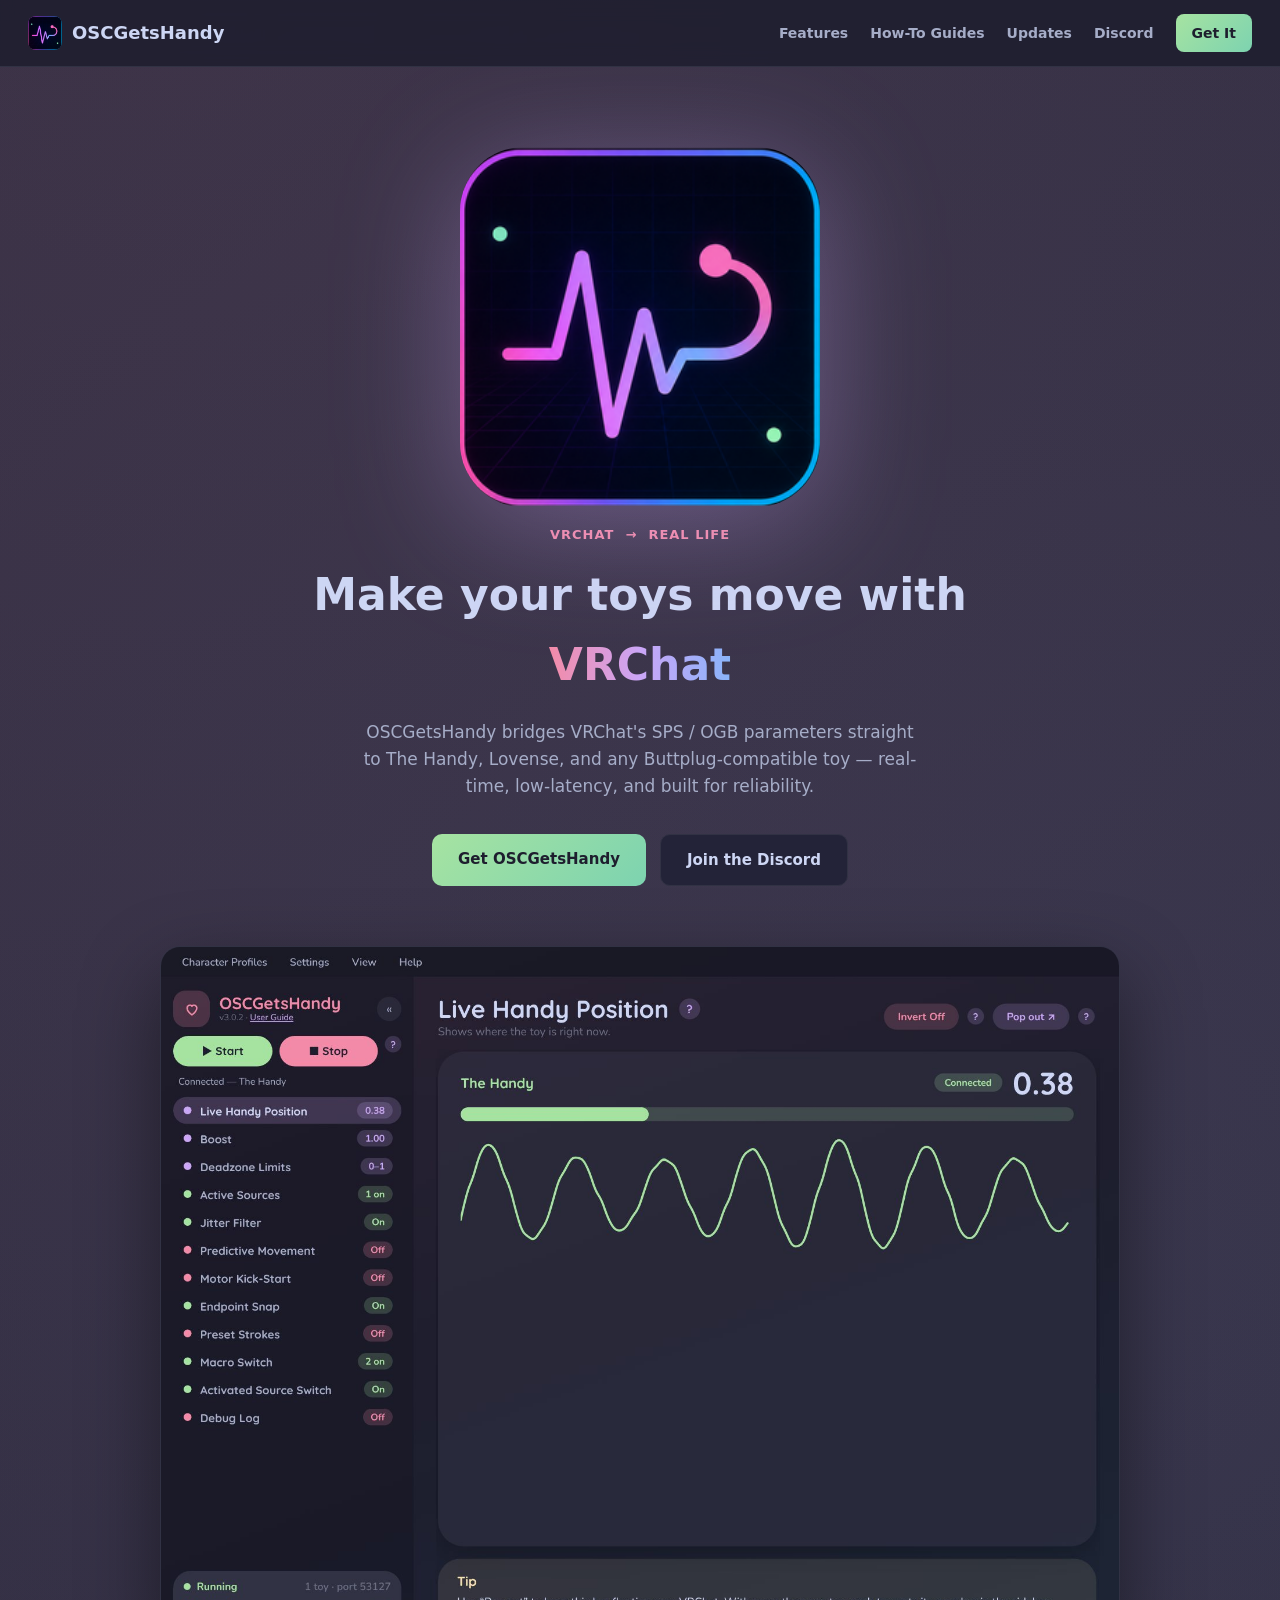
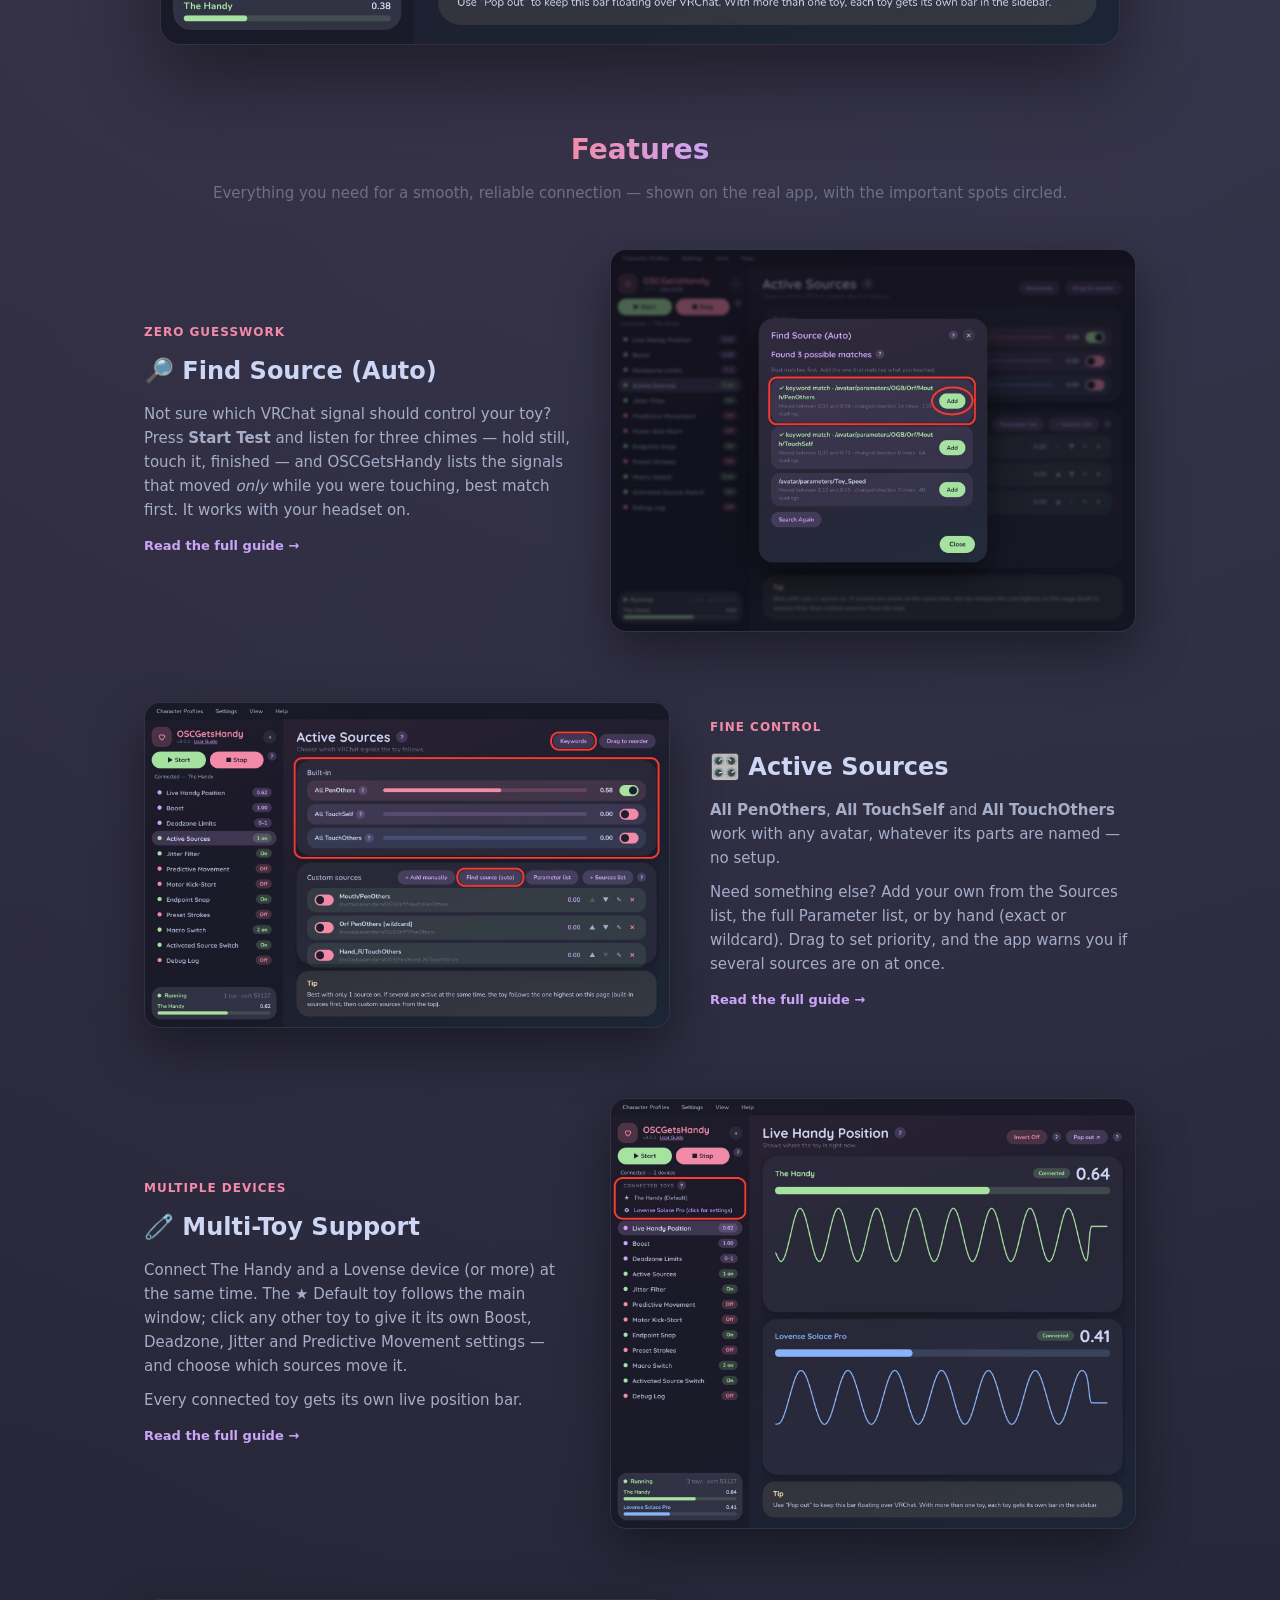
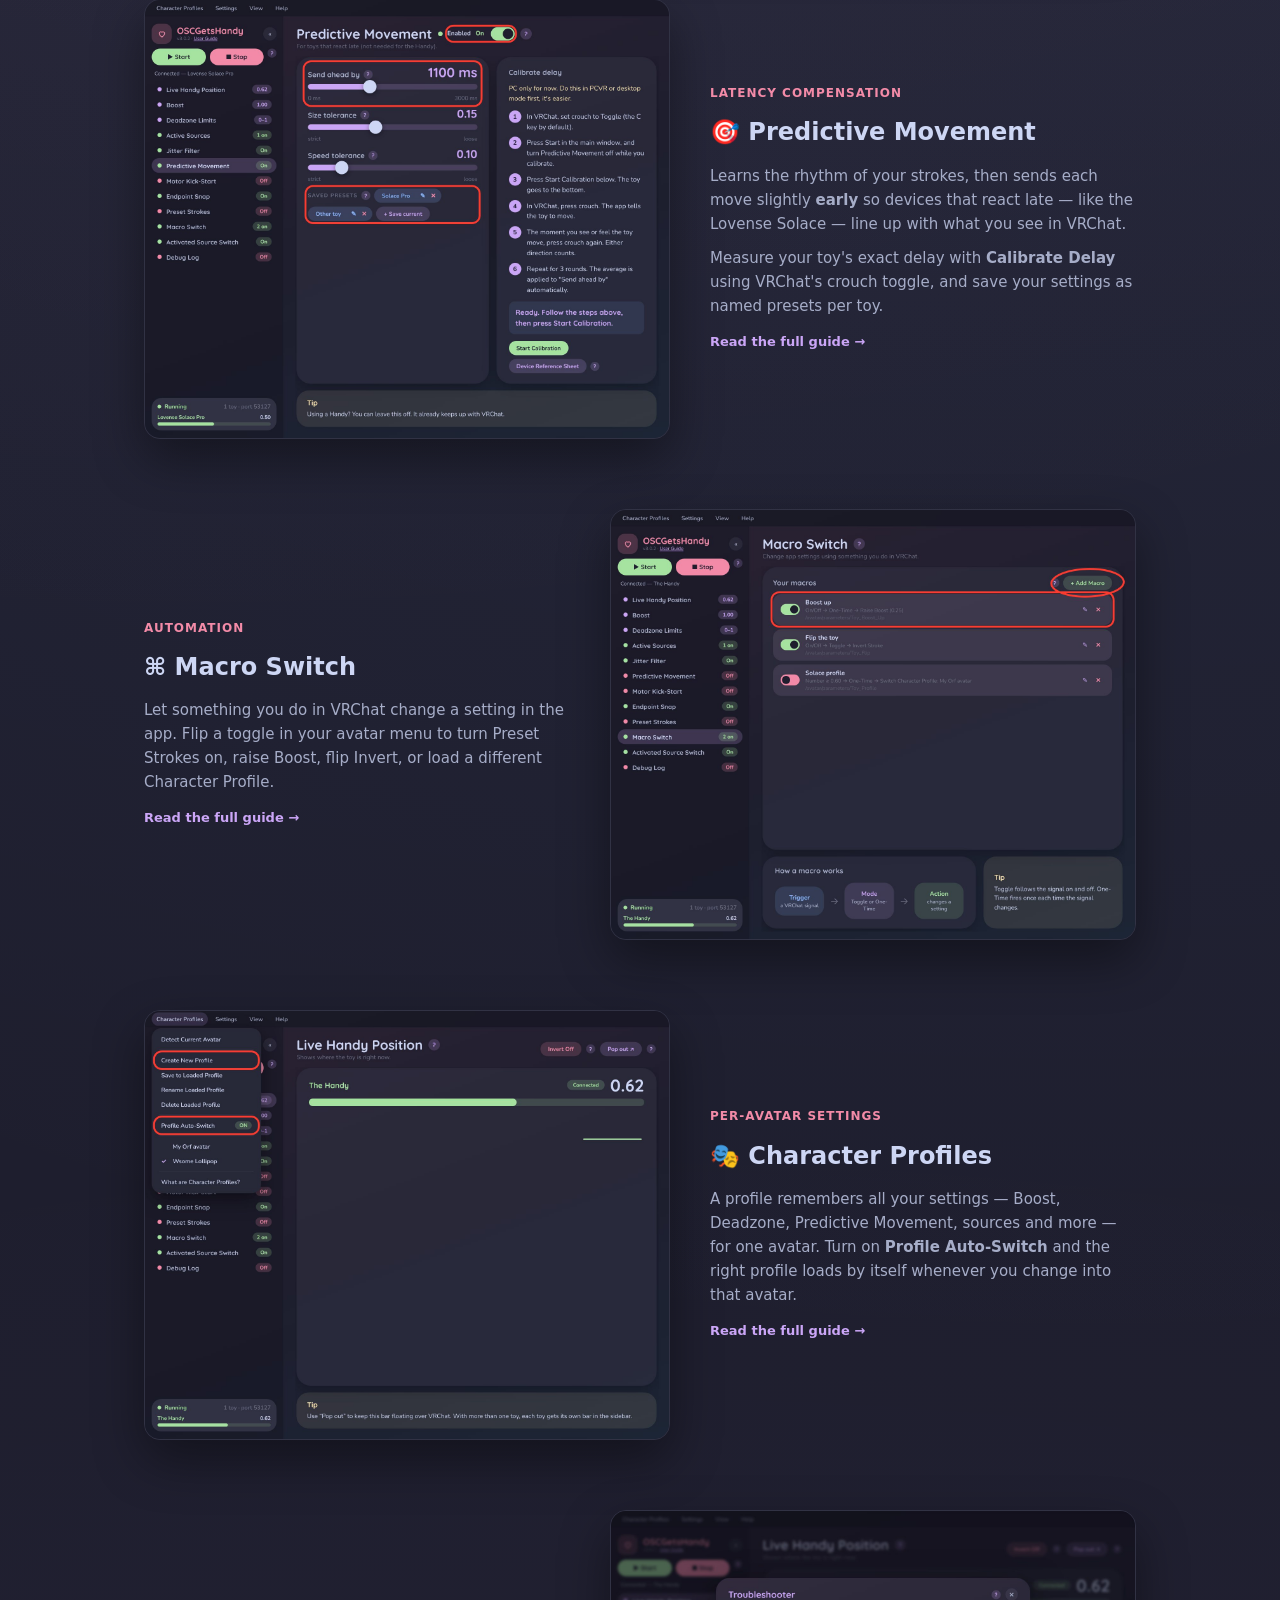
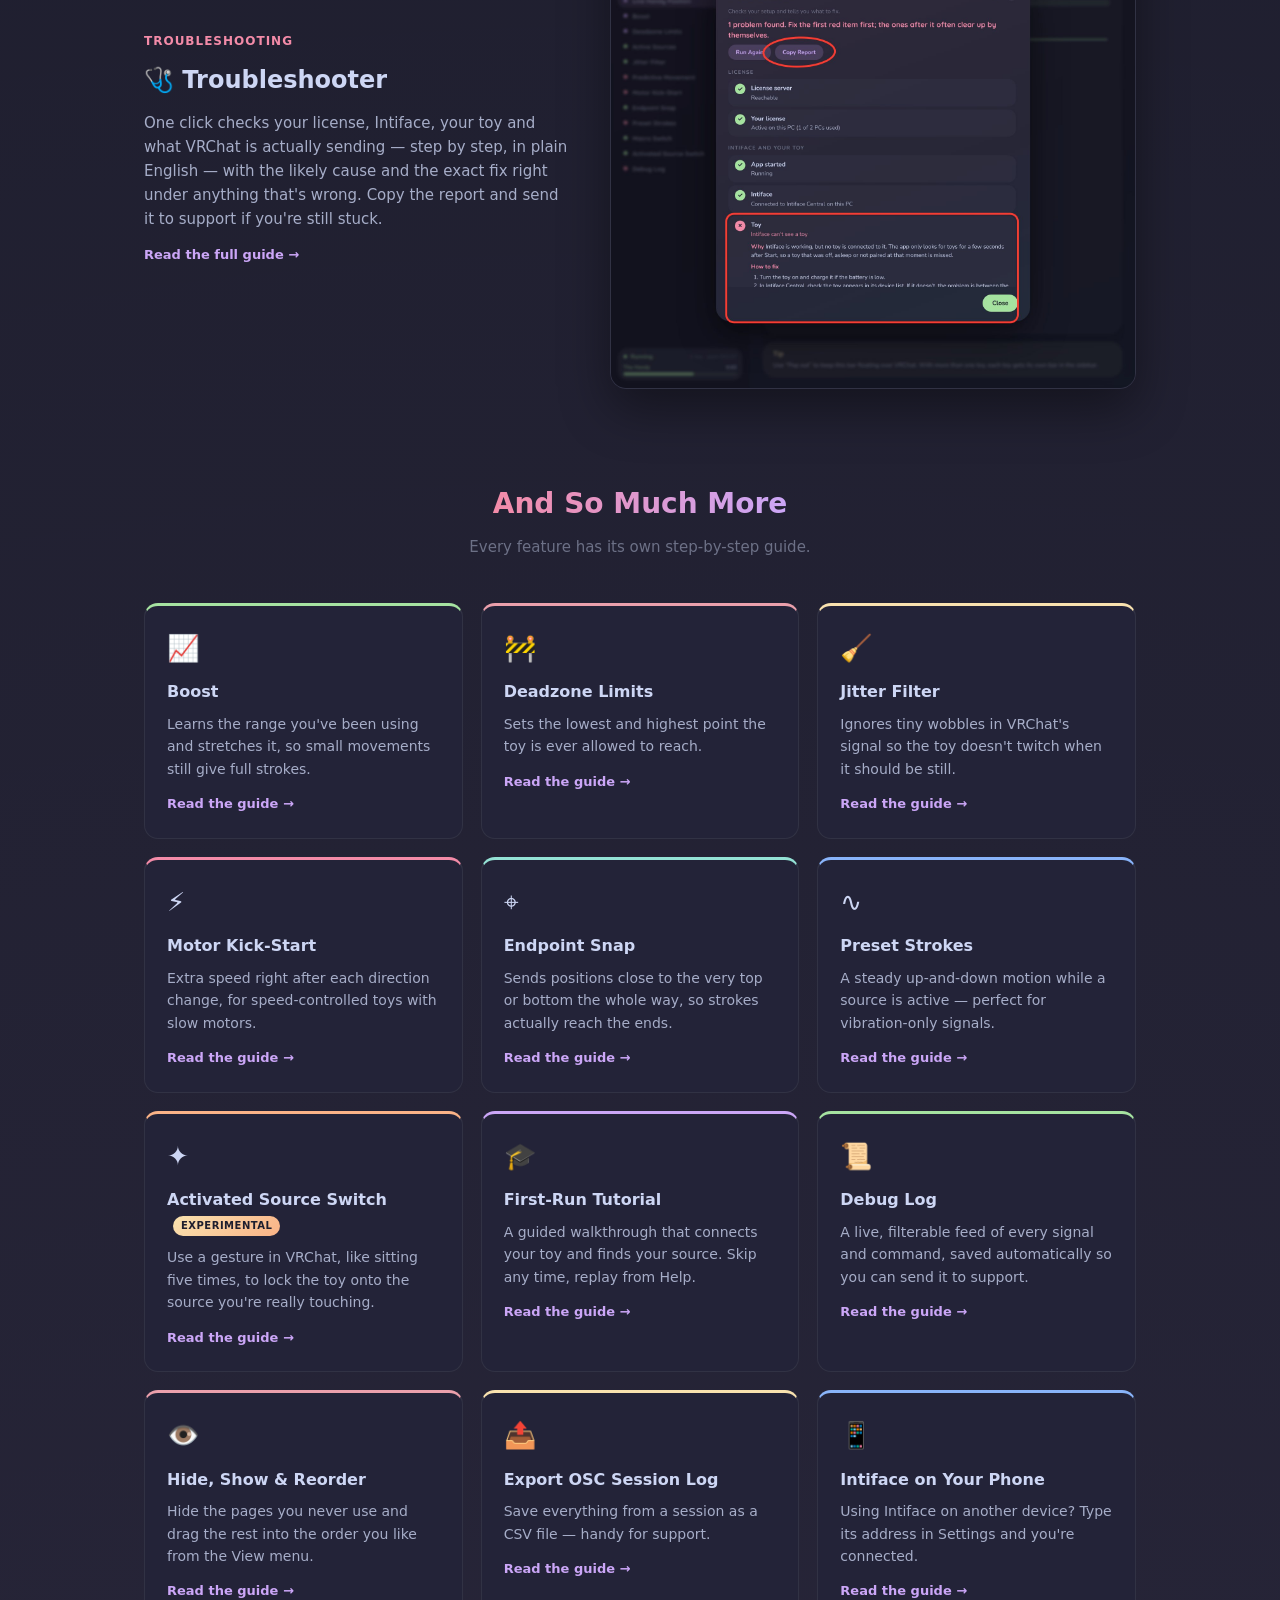
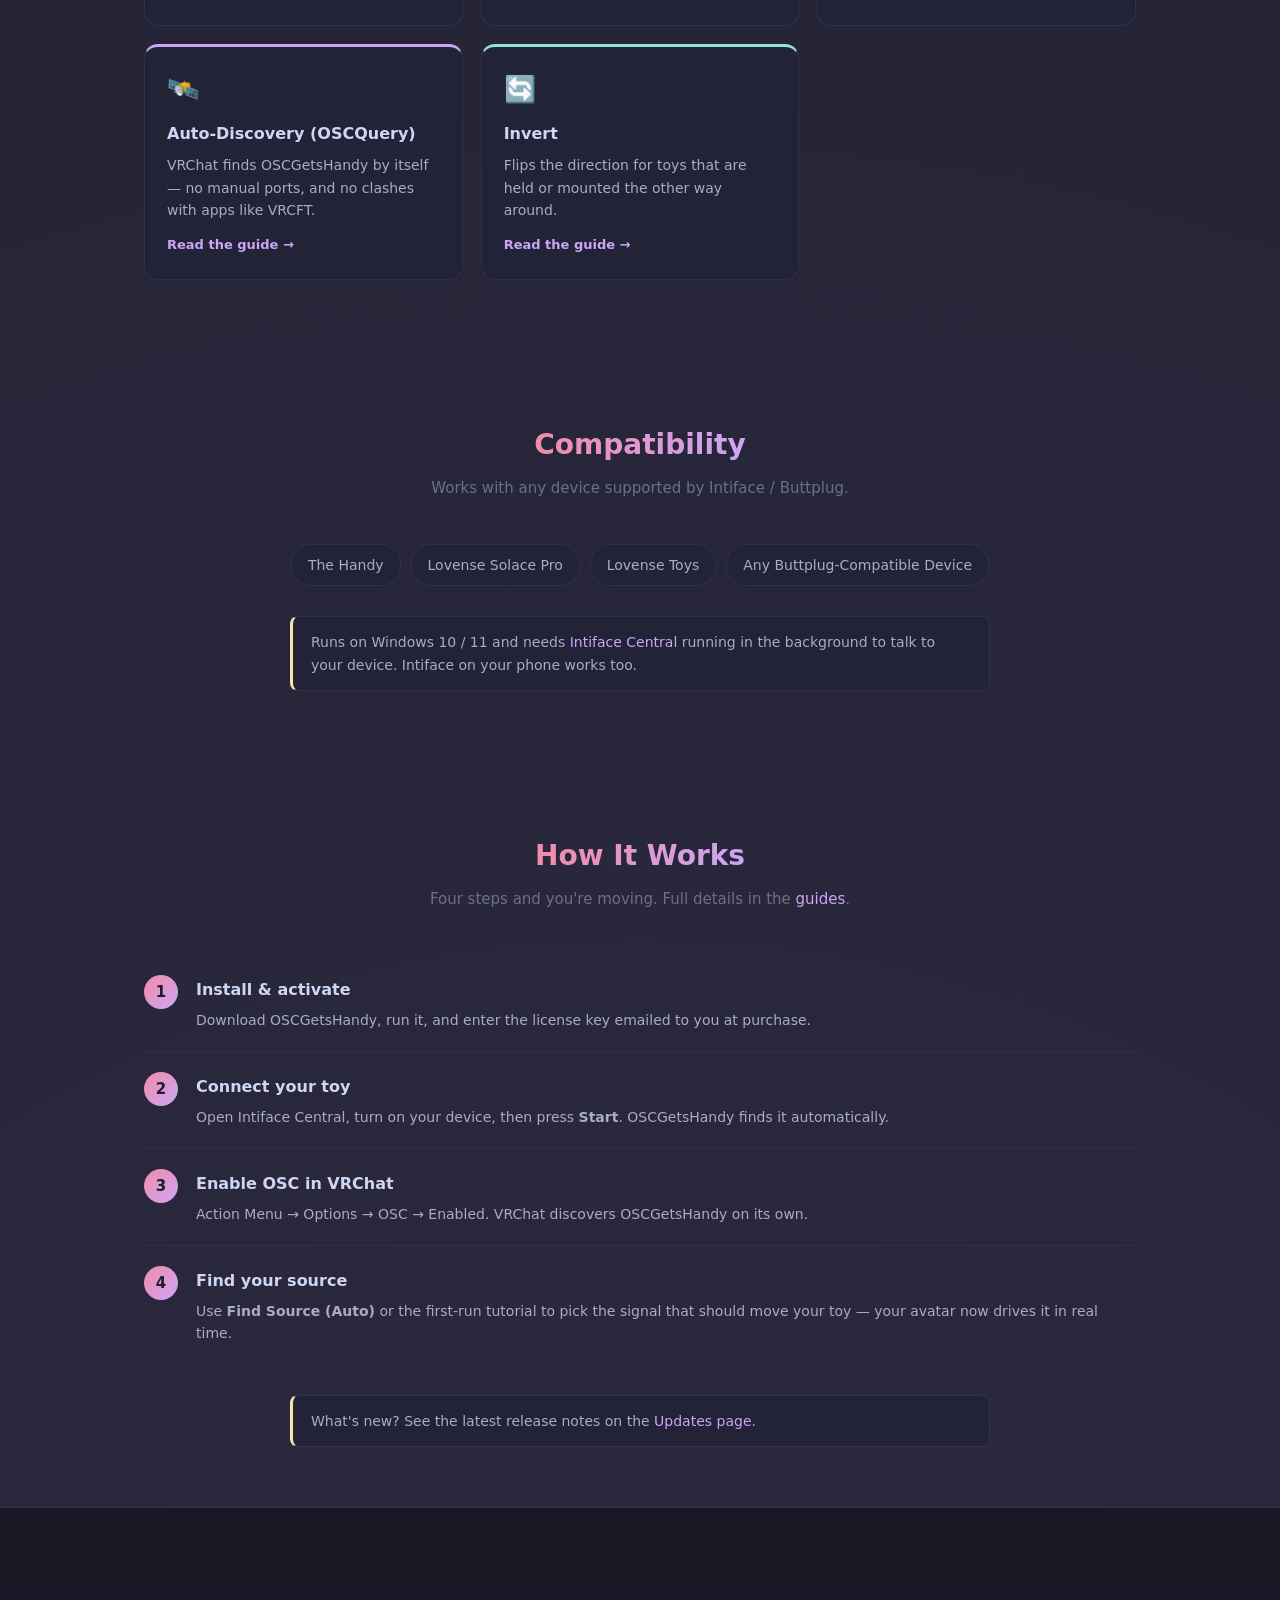
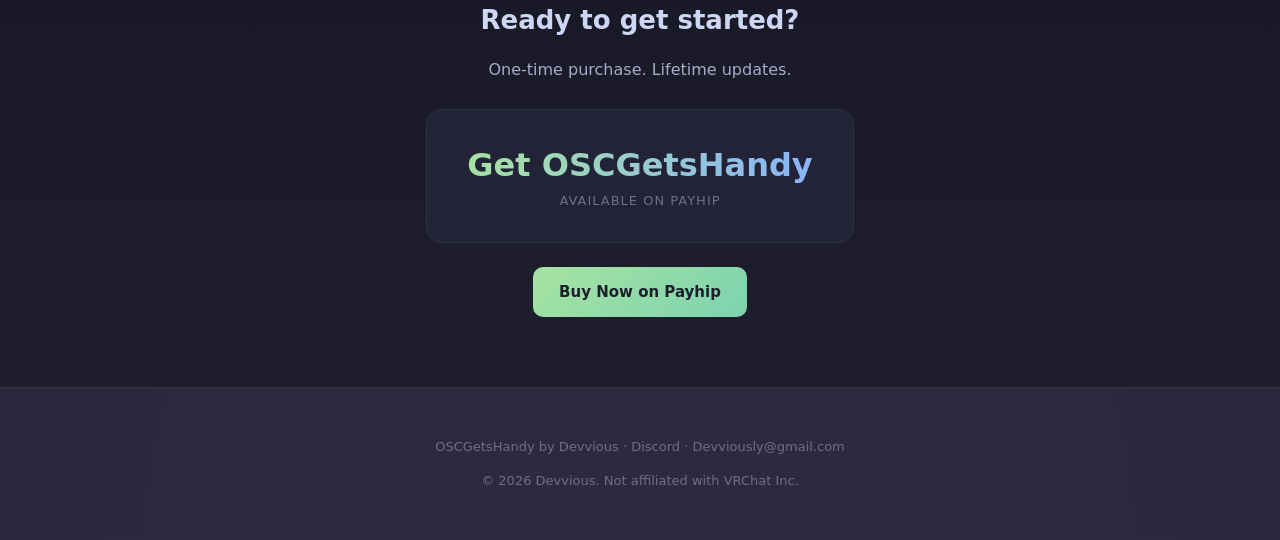
==== commit dd3bee0f: "Full site refresh: real-app screenshots, shipped v3.x features, accurate guides - Replace all old mo" ====
--- a/index.html
+++ b/index.html
@@ -2,9 +2,10 @@
 <html lang="en">
 <head>
 <meta charset="UTF-8">
+<meta name="google-site-verification" content="uTS2OblTlIvFcckQAsPYQFG1Yxoi6yd62B6ykbO2mVI" />
 <meta name="viewport" content="width=device-width, initial-scale=1.0">
 <title>OSCGetsHandy — VRChat OSC to Toy Bridge</title>
-<meta name="description" content="Connect VRChat SPS to The Handy, Lovense, and other Buttplug-compatible toys.">
+<meta name="description" content="Connect VRChat SPS/OGB to The Handy, Lovense and any Buttplug-compatible toy. Auto source finder, multi-toy support, Predictive Movement, macros, character profiles and more.">
 <link rel="icon" href="favicon.ico">
 <link rel="stylesheet" href="style.css">
 </head>
@@ -19,8 +20,8 @@
     <a href="index.html#features">Features</a>
     <a href="guides.html">How-To Guides</a>
     <a href="updates.html">Updates</a>
-    <a href="https://discord.gg/DQhbp8vgg" target="_blank" rel="noopener">Discord</a>
-    <a class="cta" href="#buy">Get It</a>
+    <a href="https://discord.gg/hHBfj7q7Je" target="_blank" rel="noopener">Discord</a>
+    <a class="cta" href="index.html#buy">Get It</a>
   </div>
 </nav>
 
@@ -28,166 +29,180 @@
   <img src="logomark.png" alt="OSCGetsHandy logo" class="hero-logo">
   <div class="kicker">VRChat &nbsp;→&nbsp; Real Life</div>
   <h1>Make your toys move with <span>VRChat</span></h1>
-  <p>OSCGetsHandy bridges VRChat's SPS parameters straight to The Handy, Lovense, and any Buttplug-compatible toy — real-time, low-latency, and built for reliability.</p>
+  <p>OSCGetsHandy bridges VRChat's SPS / OGB parameters straight to The Handy, Lovense, and any Buttplug-compatible toy — real-time, low-latency, and built for reliability.</p>
   <div class="hero-btns">
     <a class="btn btn-primary" href="#buy">Get OSCGetsHandy</a>
-    <a class="btn btn-secondary" href="https://discord.gg/DQhbp8vgg" target="_blank" rel="noopener">Join the Discord</a>
+    <a class="btn btn-secondary" href="https://discord.gg/hHBfj7q7Je" target="_blank" rel="noopener">Join the Discord</a>
   </div>
 </header>
 
 <div class="hero-shot">
-  <img src="shot_predictive_movement.jpg" alt="OSCGetsHandy app showing the Predictive Movement feature with live preview graph">
+  <img src="img/app_hero.jpg" alt="The OSCGetsHandy app showing the Live Handy Position page with a moving position graph" width="1650" height="1200">
 </div>
 
 <section class="section" id="features">
   <div class="section-head"><h2>Features</h2></div>
-  <div class="subtitle">Everything you need for a smooth, reliable connection — walked through on the real app screen.</div>
-
-  <div class="feature-row">
+  <div class="subtitle">Everything you need for a smooth, reliable connection — shown on the real app, with the important spots circled.</div>
+
+  <div class="feature-row">
+    <div class="ftext">
+      <div class="eyebrow">Zero Guesswork</div>
+      <h3>🔎 Find Source (Auto)</h3>
+      <p>Not sure which VRChat signal should control your toy? Press <strong>Start Test</strong> and listen for three chimes — hold still, touch it, finished — and OSCGetsHandy lists the signals that moved <em>only</em> while you were touching, best match first. It works with your headset on.</p>
+      <a class="readmore" href="guides.html#find-source">Read the full guide →</a>
+    </div>
+    <div class="fshot"><img src="img/find_source_results.jpg" alt="Find Source (Auto) results with the best match and its Add button circled in red" width="1650" height="1200" loading="lazy"></div>
+  </div>
+  <div class="feature-row reverse">
+    <div class="ftext">
+      <div class="eyebrow">Fine Control</div>
+      <h3>🎛️ Active Sources</h3>
+      <p><strong>All PenOthers</strong>, <strong>All TouchSelf</strong> and <strong>All TouchOthers</strong> work with any avatar, whatever its parts are named — no setup.</p>
+      <p>Need something else? Add your own from the Sources list, the full Parameter list, or by hand (exact or wildcard). Drag to set priority, and the app warns you if several sources are on at once.</p>
+      <a class="readmore" href="guides.html#active-sources">Read the full guide →</a>
+    </div>
+    <div class="fshot"><img src="img/active_sources.jpg" alt="Active Sources page with the built-in sources boxed and the custom source buttons circled" width="1650" height="1020" loading="lazy"></div>
+  </div>
+  <div class="feature-row">
+    <div class="ftext">
+      <div class="eyebrow">Multiple Devices</div>
+      <h3>🧷 Multi-Toy Support</h3>
+      <p>Connect The Handy and a Lovense device (or more) at the same time. The ★ Default toy follows the main window; click any other toy to give it its own Boost, Deadzone, Jitter and Predictive Movement settings — and choose which sources move it.</p>
+      <p>Every connected toy gets its own live position bar.</p>
+      <a class="readmore" href="guides.html#multi-toy">Read the full guide →</a>
+    </div>
+    <div class="fshot"><img src="img/multitoy.jpg" alt="Live Handy Position page showing two connected toys, each with its own bar and graph, and the Connected Toys list boxed" width="1650" height="1350" loading="lazy"></div>
+  </div>
+  <div class="feature-row reverse">
     <div class="ftext">
       <div class="eyebrow">Latency Compensation</div>
       <h3>🎯 Predictive Movement</h3>
-      <p>Learns your stroke pattern from the first couple of strokes, then sends it <strong>ahead of time</strong> so devices with real hardware delay — like the Lovense Solace — feel like they're moving in perfect sync.</p>
-      <p>Two tolerance sliders control how fast the prediction adapts when your movement pattern changes, and a built-in Calibration tool measures your exact device delay for you.</p>
+      <p>Learns the rhythm of your strokes, then sends each move slightly <strong>early</strong> so devices that react late — like the Lovense Solace — line up with what you see in VRChat.</p>
+      <p>Measure your toy's exact delay with <strong>Calibrate Delay</strong> using VRChat's crouch toggle, and save your settings as named presets per toy.</p>
       <a class="readmore" href="guides.html#predictive-movement">Read the full guide →</a>
     </div>
-    <div class="fshot"><img src="shot_predictive_movement.jpg" alt="Predictive Movement page with Send Ahead, Size Tolerance and Speed Tolerance sliders circled"></div>
-  </div>
-
+    <div class="fshot"><img src="img/predictive.jpg" alt="Predictive Movement page with the Enabled switch, Send ahead by slider and Saved Presets circled in red" width="1650" height="1380" loading="lazy"></div>
+  </div>
+  <div class="feature-row">
+    <div class="ftext">
+      <div class="eyebrow">Automation</div>
+      <h3>⌘ Macro Switch</h3>
+      <p>Let something you do in VRChat change a setting in the app. Flip a toggle in your avatar menu to turn Preset Strokes on, raise Boost, flip Invert, or load a different Character Profile.</p>
+      <a class="readmore" href="guides.html#macro-switch">Read the full guide →</a>
+    </div>
+    <div class="fshot"><img src="img/macro_switch.jpg" alt="Macro Switch page listing three macros, with Add Macro circled" width="1650" height="1350" loading="lazy"></div>
+  </div>
   <div class="feature-row reverse">
     <div class="ftext">
-      <div class="eyebrow">Snappier Response</div>
-      <h3>⚡ Motor Kick-Start</h3>
-      <p>Forces a short, strong burst right after every direction change, so toys with slower motor acceleration respond instantly instead of feeling sluggish.</p>
-      <p>Burst Strength and Burst Length are both adjustable so you can dial in exactly how aggressive the kick feels.</p>
-      <a class="readmore" href="guides.html#motor-kick-start">Read the full guide →</a>
-    </div>
-    <div class="fshot"><img src="shot_motor_kickstart.jpg" alt="Motor Kick-Start page with Burst Strength slider circled and a before/after preview"></div>
-  </div>
-
-  <div class="feature-row">
-    <div class="ftext">
-      <div class="eyebrow">Zero Guesswork</div>
-      <h3>🧩 Source Mapping</h3>
-      <p>No more digging through the Debug Log by hand. This page lists off every OSC address it detects live on your avatar — just click one and it's added to your Active Sources automatically.</p>
-      <p>Add exact addresses or wildcard patterns for avatars with non-standard tag names, and reorder, rename, or remove custom sources anytime.</p>
-      <a class="readmore" href="guides.html#source-mapping">Read the full guide →</a>
-    </div>
-    <div class="fshot"><img src="shot_source_mapping.jpg" alt="Source Mapping page listing detected OSC addresses, with the top result circled"></div>
-  </div>
-
-  <div class="feature-row reverse">
+      <div class="eyebrow">Per-Avatar Settings</div>
+      <h3>🎭 Character Profiles</h3>
+      <p>A profile remembers all your settings — Boost, Deadzone, Predictive Movement, sources and more — for one avatar. Turn on <strong>Profile Auto-Switch</strong> and the right profile loads by itself whenever you change into that avatar.</p>
+      <a class="readmore" href="guides.html#profiles">Read the full guide →</a>
+    </div>
+    <div class="fshot"><img src="img/profiles_menu.jpg" alt="Character Profiles menu with Create New Profile and Profile Auto-Switch circled" width="1650" height="1350" loading="lazy"></div>
+  </div>
+  <div class="feature-row">
     <div class="ftext">
       <div class="eyebrow">Troubleshooting</div>
-      <h3>🩺 Built-In Diagnostics</h3>
-      <p>One click runs a full self-check — Intiface connection, device status, VRChat OSC, port conflicts, and active sources — and tells you in plain English exactly what's wrong.</p>
-      <a class="readmore" href="guides.html#diagnostics">Read the full guide →</a>
-    </div>
-    <div class="fshot"><img src="shot_diagnostics.jpg" alt="Diagnostics page with a failing check circled in red"></div>
-  </div>
-
-  <div class="feature-row">
-    <div class="ftext">
-      <div class="eyebrow">See Everything</div>
-      <h3>📜 Debug Log</h3>
-      <p>A live, color-coded technical feed of everything the bridge is doing — incoming OSC, outgoing toy commands, Intiface acknowledgements, and license heartbeats.</p>
-      <p>Filter by category, pause it to copy text without scroll interference, or pop it out into its own window.</p>
-      <a class="readmore" href="guides.html#debug-log">Read the full guide →</a>
-    </div>
-    <div class="fshot"><img src="shot_debug_log.jpg" alt="Debug Log page with category filter pills and the Pop Out button circled"></div>
-  </div>
-
-  <div class="feature-row reverse">
-    <div class="ftext">
-      <div class="eyebrow">Fine Control</div>
-      <h3>🎛️ Active Sources &amp; Universal Wildcard</h3>
-      <p>Toggle the built-in PenOthers, TouchSelf and TouchOthers sources on or off, and turn on Universal Wildcard to make a source accept <em>any</em> matching tag name — not just the default asset's exact one.</p>
-      <a class="readmore" href="guides.html#active-sources">Read the full guide →</a>
-    </div>
-    <div class="fshot"><img src="shot_active_sources.jpg" alt="Active Sources page with the Universal Wildcard toggle circled"></div>
-  </div>
-
-  <div class="subtitle" style="margin-top:10px;">More features, every one with its own step-by-step guide:</div>
+      <h3>🩺 Troubleshooter</h3>
+      <p>One click checks your license, Intiface, your toy and what VRChat is actually sending — step by step, in plain English — with the likely cause and the exact fix right under anything that's wrong. Copy the report and send it to support if you're still stuck.</p>
+      <a class="readmore" href="guides.html#troubleshooter">Read the full guide →</a>
+    </div>
+    <div class="fshot"><img src="img/troubleshooter.jpg" alt="Troubleshooter window with a failing Toy check circled in red and the Copy Report button circled" width="1650" height="1500" loading="lazy"></div>
+  </div>
+
+  <div class="section-head" style="margin-top:20px;"><h2>And So Much More</h2></div>
+  <div class="subtitle">Every feature has its own step-by-step guide.</div>
   <div class="grid">
     <div class="card grad-3">
       <span class="icon">📈</span>
       <h3>Boost</h3>
-      <p>Stretches your current motion range outward, so even small movements produce full-range toy response.</p>
+      <p>Learns the range you've been using and stretches it, so small movements still give full strokes.</p>
       <a href="guides.html#boost">Read the guide →</a>
     </div>
     <div class="card grad-6">
       <span class="icon">🚧</span>
       <h3>Deadzone Limits</h3>
-      <p>Hard-limits how far the toy is ever allowed to move, no matter what the source sends.</p>
+      <p>Sets the lowest and highest point the toy is ever allowed to reach.</p>
       <a href="guides.html#deadzone">Read the guide →</a>
     </div>
     <div class="card grad-2">
       <span class="icon">🧹</span>
       <h3>Jitter Filter</h3>
-      <p>Ignores tiny movements caused by connection noise so the toy doesn't twitch on every packet.</p>
+      <p>Ignores tiny wobbles in VRChat's signal so the toy doesn't twitch when it should be still.</p>
       <a href="guides.html#jitter">Read the guide →</a>
     </div>
+    <div class="card grad-1">
+      <span class="icon">⚡</span>
+      <h3>Motor Kick-Start</h3>
+      <p>Extra speed right after each direction change, for speed-controlled toys with slow motors.</p>
+      <a href="guides.html#motor-kick-start">Read the guide →</a>
+    </div>
+    <div class="card grad-8">
+      <span class="icon">⌖</span>
+      <h3>Endpoint Snap</h3>
+      <p>Sends positions close to the very top or bottom the whole way, so strokes actually reach the ends.</p>
+      <a href="guides.html#endpoint-snap">Read the guide →</a>
+    </div>
     <div class="card grad-4">
-      <span class="icon">🔄</span>
-      <h3>Invert Position</h3>
-      <p>Flips the position output for devices that are physically mounted or held upside down.</p>
-      <a href="guides.html#invert">Read the guide →</a>
+      <span class="icon">∿</span>
+      <h3>Preset Strokes</h3>
+      <p>A steady up-and-down motion while a source is active — perfect for vibration-only signals.</p>
+      <a href="guides.html#preset-strokes">Read the guide →</a>
+    </div>
+    <div class="card grad-7">
+      <span class="icon">✦</span>
+      <h3>Activated Source Switch <span class="tag">Experimental</span></h3>
+      <p>Use a gesture in VRChat, like sitting five times, to lock the toy onto the source you're really touching.</p>
+      <a href="guides.html#activated-source-switch">Read the guide →</a>
+    </div>
+    <div class="card grad-5">
+      <span class="icon">🎓</span>
+      <h3>First-Run Tutorial</h3>
+      <p>A guided walkthrough that connects your toy and finds your source. Skip any time, replay from Help.</p>
+      <a href="guides.html#first-run-tutorial">Read the guide →</a>
+    </div>
+    <div class="card grad-3">
+      <span class="icon">📜</span>
+      <h3>Debug Log</h3>
+      <p>A live, filterable feed of every signal and command, saved automatically so you can send it to support.</p>
+      <a href="guides.html#debug-log">Read the guide →</a>
+    </div>
+    <div class="card grad-6">
+      <span class="icon">👁️</span>
+      <h3>Hide, Show &amp; Reorder</h3>
+      <p>Hide the pages you never use and drag the rest into the order you like from the View menu.</p>
+      <a href="guides.html#hide-show">Read the guide →</a>
+    </div>
+    <div class="card grad-2">
+      <span class="icon">📤</span>
+      <h3>Export OSC Session Log</h3>
+      <p>Save everything from a session as a CSV file — handy for support.</p>
+      <a href="guides.html#session-log">Read the guide →</a>
+    </div>
+    <div class="card grad-4">
+      <span class="icon">📱</span>
+      <h3>Intiface on Your Phone</h3>
+      <p>Using Intiface on another device? Type its address in Settings and you're connected.</p>
+      <a href="guides.html#settings">Read the guide →</a>
     </div>
     <div class="card grad-5">
       <span class="icon">🛰️</span>
       <h3>Auto-Discovery (OSCQuery)</h3>
-      <p>Advertises itself over OSCQuery so VRChat finds it automatically — no manual ports, no conflicts with apps like VRCFT.</p>
+      <p>VRChat finds OSCGetsHandy by itself — no manual ports, and no clashes with apps like VRCFT.</p>
       <a href="guides.html#getting-started">Read the guide →</a>
     </div>
-    <div class="card grad-7">
-      <span class="icon">⏱️</span>
-      <h3>Delay Calibration</h3>
-      <p>Measures your exact device's real-world delay using the OSC Simulator, for use with Predictive Movement.</p>
-      <a href="guides.html#calibration">Read the guide →</a>
+    <div class="card grad-8">
+      <span class="icon">🔄</span>
+      <h3>Invert</h3>
+      <p>Flips the direction for toys that are held or mounted the other way around.</p>
+      <a href="guides.html#invert">Read the guide →</a>
     </div>
   </div>
 </section>
 
-<section class="section" id="multitoy">
-  <div class="section-head"><h2>What's Coming in v3.0.0<span class="soon">In Development</span></h2></div>
-  <div class="subtitle">A full rebuild — new look, multiple toys at once, and a smarter first run. Not released yet.</div>
-  <div class="grid">
-    <div class="card grad-5">
-      <span class="icon">🧷</span>
-      <h3>Multi-Toy Support</h3>
-      <p>Run The Handy and a Lovense device (or more) at the same time, each with its own settings and its own live position bar.</p>
-    </div>
-    <div class="card grad-8">
-      <span class="icon">🎯</span>
-      <h3>Endpoint Snap</h3>
-      <p>Per-device setting that snaps movement cleanly to the very top and bottom of your range.</p>
-    </div>
-    <div class="card grad-1">
-      <span class="icon">🎓</span>
-      <h3>First-Run Tutorial</h3>
-      <p>A guided walkthrough with a sound-based source test — tap along to three chimes and OSCGetsHandy finds your source for you.</p>
-    </div>
-    <div class="card grad-3">
-      <span class="icon">💾</span>
-      <h3>Saved Presets</h3>
-      <p>Save Predictive Movement presets per device, so switching toys doesn't mean re-tuning from scratch.</p>
-    </div>
-    <div class="card grad-2">
-      <span class="icon">✨</span>
-      <h3>All-New Interface</h3>
-      <p>A completely rebuilt, bubblier interface with a collapsible sidebar — shown throughout this page is the real in-progress design.</p>
-    </div>
-    <div class="card grad-6">
-      <span class="icon">👁️</span>
-      <h3>Feature Hide/Show</h3>
-      <p>Hide the features and sources you don't use from the menu, and bring them back anytime.</p>
-    </div>
-  </div>
-  <div class="note">Want a look at what's next after that? <a href="https://discord.gg/DQhbp8vgg" target="_blank" rel="noopener">Join the Discord</a> — that's where it's announced first.</div>
-</section>
-
 <section class="section" id="compatibility">
-  <h2>Compatibility</h2>
+  <div class="section-head"><h2>Compatibility</h2></div>
   <div class="subtitle">Works with any device supported by Intiface / Buttplug.</div>
   <div class="compat">
     <span class="pill">The Handy</span>
@@ -195,12 +210,12 @@
     <span class="pill">Lovense Toys</span>
     <span class="pill">Any Buttplug-Compatible Device</span>
   </div>
-  <div class="note">Requires <a href="https://intiface.com/central/" target="_blank" rel="noopener">Intiface Central</a> running in the background to talk to your device.</div>
+  <div class="note">Runs on Windows 10 / 11 and needs <a href="https://intiface.com/central/" target="_blank" rel="noopener">Intiface Central</a> running in the background to talk to your device. Intiface on your phone works too.</div>
 </section>
 
 <section class="section" id="how-it-works">
-  <h2>How It Works</h2>
-  <div class="subtitle">Three steps and you're moving. Full details in the <a href="guides.html">guides</a>.</div>
+  <div class="section-head"><h2>How It Works</h2></div>
+  <div class="subtitle">Four steps and you're moving. Full details in the <a href="guides.html">guides</a>.</div>
   <div class="steps">
     <div class="step">
       <div class="num">1</div>
@@ -213,17 +228,25 @@
       <div class="num">2</div>
       <div>
         <h4>Connect your toy</h4>
-        <p>Open Intiface Central, turn on your device, and let it connect. OSCGetsHandy finds it automatically.</p>
+        <p>Open Intiface Central, turn on your device, then press <strong>Start</strong>. OSCGetsHandy finds it automatically.</p>
       </div>
     </div>
     <div class="step">
       <div class="num">3</div>
       <div>
         <h4>Enable OSC in VRChat</h4>
-        <p>Action Menu → Options → OSC → Enable. That's it — your toy now follows your avatar in real time.</p>
-      </div>
-    </div>
-  </div>
+        <p>Action Menu → Options → OSC → Enabled. VRChat discovers OSCGetsHandy on its own.</p>
+      </div>
+    </div>
+    <div class="step">
+      <div class="num">4</div>
+      <div>
+        <h4>Find your source</h4>
+        <p>Use <strong>Find Source (Auto)</strong> or the first-run tutorial to pick the signal that should move your toy — your avatar now drives it in real time.</p>
+      </div>
+    </div>
+  </div>
+  <div class="note">What's new? See the latest release notes on the <a href="updates.html">Updates page</a>.</div>
 </section>
 
 <div class="cta-band" id="buy">
@@ -239,7 +262,7 @@
 </div>
 
 <footer>
-  <p>OSCGetsHandy by Devvious · <a href="https://discord.gg/DQhbp8vgg" target="_blank" rel="noopener">Discord</a> · <a href="mailto:Devviously@gmail.com">Devviously@gmail.com</a></p>
+  <p>OSCGetsHandy by Devvious · <a href="https://discord.gg/hHBfj7q7Je" target="_blank" rel="noopener">Discord</a> · <a href="mailto:Devviously@gmail.com">Devviously@gmail.com</a></p>
   <p>&copy; 2026 Devvious. Not affiliated with VRChat Inc.</p>
 </footer>
 
--- a/style.css
+++ b/style.css
@@ -91,7 +91,7 @@
 /* hero screenshot */
 .hero-shot{max-width:1000px;margin:10px auto 0;padding:0 20px;}
 .hero-shot img{
-  width:100%;border-radius:20px;border:1px solid var(--border);
+  width:100%;height:auto;border-radius:20px;border:1px solid var(--border);
   box-shadow:0 30px 80px rgba(0,0,0,0.45);
   display:block;
 }
@@ -121,6 +121,11 @@
 .card h3{margin:0 0 8px;font-size:16px;color:var(--fg);}
 .card p{margin:0 0 10px;color:var(--dim);font-size:14px;}
 .card a{font-size:13px;font-weight:700;}
+.card .tag{
+  display:inline-block;font-size:10px;font-weight:800;letter-spacing:.5px;text-transform:uppercase;
+  color:var(--bg);background:linear-gradient(135deg,var(--yellow),var(--orange));
+  padding:2px 8px;border-radius:20px;margin-left:6px;vertical-align:middle;
+}
 
 .grad-1{border-top-color:var(--pink);}
 .grad-2{border-top-color:var(--yellow);}
@@ -139,7 +144,7 @@
 .feature-row .ftext{flex:1 1 320px;min-width:260px;}
 .feature-row .fshot{flex:1 1 420px;min-width:280px;}
 .feature-row .fshot img{
-  width:100%;border-radius:16px;border:1px solid var(--border);
+  width:100%;height:auto;border-radius:16px;border:1px solid var(--border);
   box-shadow:0 20px 50px rgba(0,0,0,0.4);display:block;
 }
 .feature-row .eyebrow{
@@ -209,15 +214,6 @@
   max-width:700px;margin:30px auto 0;
 }
 
-/* "coming soon" badge */
-.soon{
-  display:inline-block;font-size:10.5px;font-weight:800;letter-spacing:.5px;
-  text-transform:uppercase;color:var(--bg);
-  background:linear-gradient(135deg,var(--yellow),var(--orange));
-  padding:3px 9px;border-radius:20px;margin-left:8px;vertical-align:middle;
-}
-.v307{color:var(--dim2);font-size:11px;font-weight:700;text-transform:uppercase;letter-spacing:.5px;margin-left:6px;}
-
 /* ---- Guides page ---- */
 .guide-toc{
   background:var(--card);border:1px solid var(--border);
@@ -249,9 +245,21 @@
 }
 .guide .gshot{margin:16px 0;}
 .guide .gshot img{
-  width:100%;max-width:720px;border-radius:12px;border:1px solid var(--border);
+  width:100%;max-width:720px;height:auto;border-radius:12px;border:1px solid var(--border);
   box-shadow:0 14px 40px rgba(0,0,0,0.35);display:block;
 }
+.guide figcaption{color:var(--dim2);font-size:12.5px;margin-top:6px;}
+.gshots{
+  display:grid;grid-template-columns:repeat(auto-fit,minmax(300px,1fr));gap:16px;margin:16px 0;
+}
+.gshots .gshot{margin:0;}
+.gshots .gshot img{max-width:100%;}
+.guide h4{margin:22px 0 4px;font-size:16px;color:var(--fg);scroll-margin-top:90px;}
+.guide code, .note code{
+  background:rgba(203,166,247,0.12);color:var(--accent);
+  padding:1px 6px;border-radius:5px;font-size:0.92em;
+}
+.guide strong{color:var(--fg);}
 
 /* ---- Updates page ---- */
 .update-post{
@@ -277,3 +285,18 @@
   border-radius:12px;padding:18px;color:var(--dim);font-size:14px;
 }
 .planned-card h4{margin:0 0 6px;color:var(--fg);font-size:15px;}
+
+/* ---- small screens ---- */
+@media(max-width:640px){
+  nav{flex-wrap:wrap;gap:8px;padding:10px 16px;}
+  .navlinks{gap:12px;flex-wrap:wrap;}
+  .navlinks a{font-size:13px;}
+  .navlinks .cta{padding:6px 12px;}
+  header.hero{padding:50px 16px 36px;}
+  .hero h1{font-size:32px;}
+  .section{padding:44px 16px;}
+  .guide{padding:20px 18px;}
+  .hero-shot{padding:0 12px;}
+  .price{padding:24px 22px;}
+  .feature-row{gap:20px;margin-bottom:48px;}
+}
